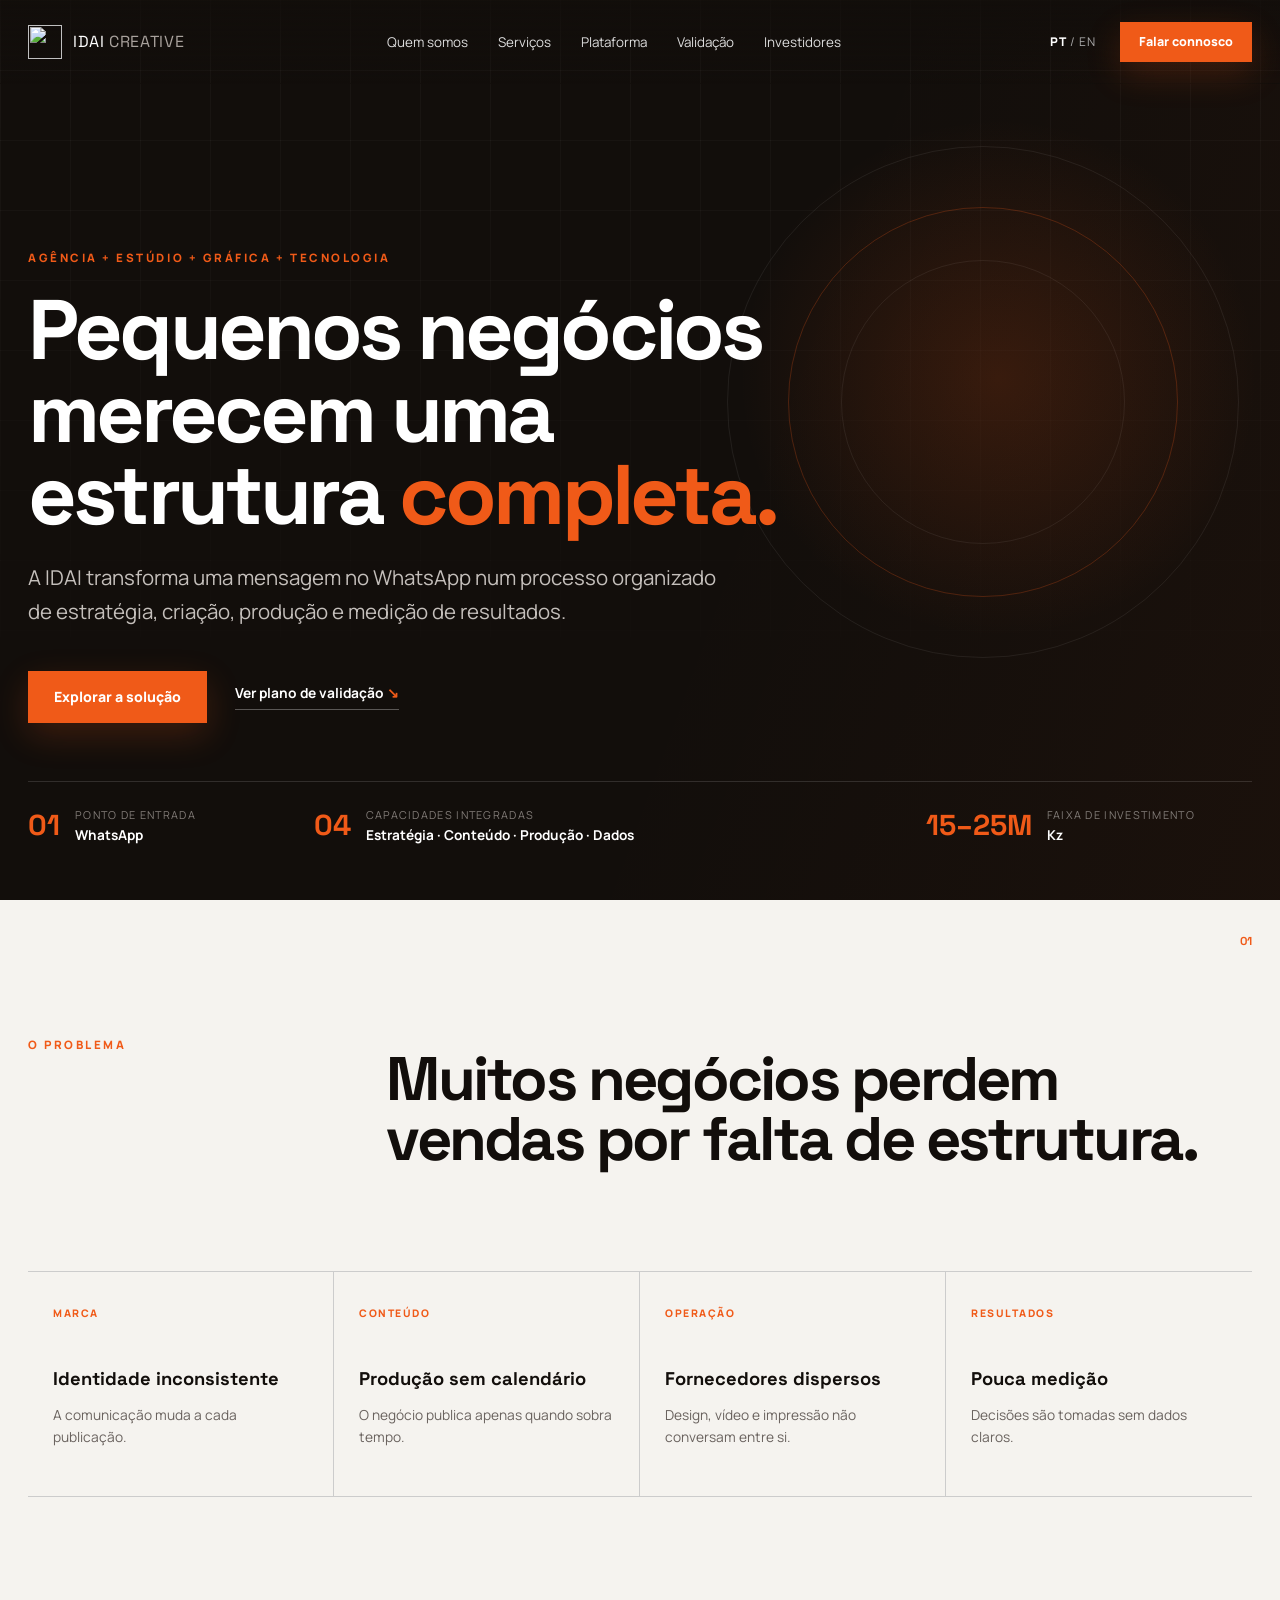
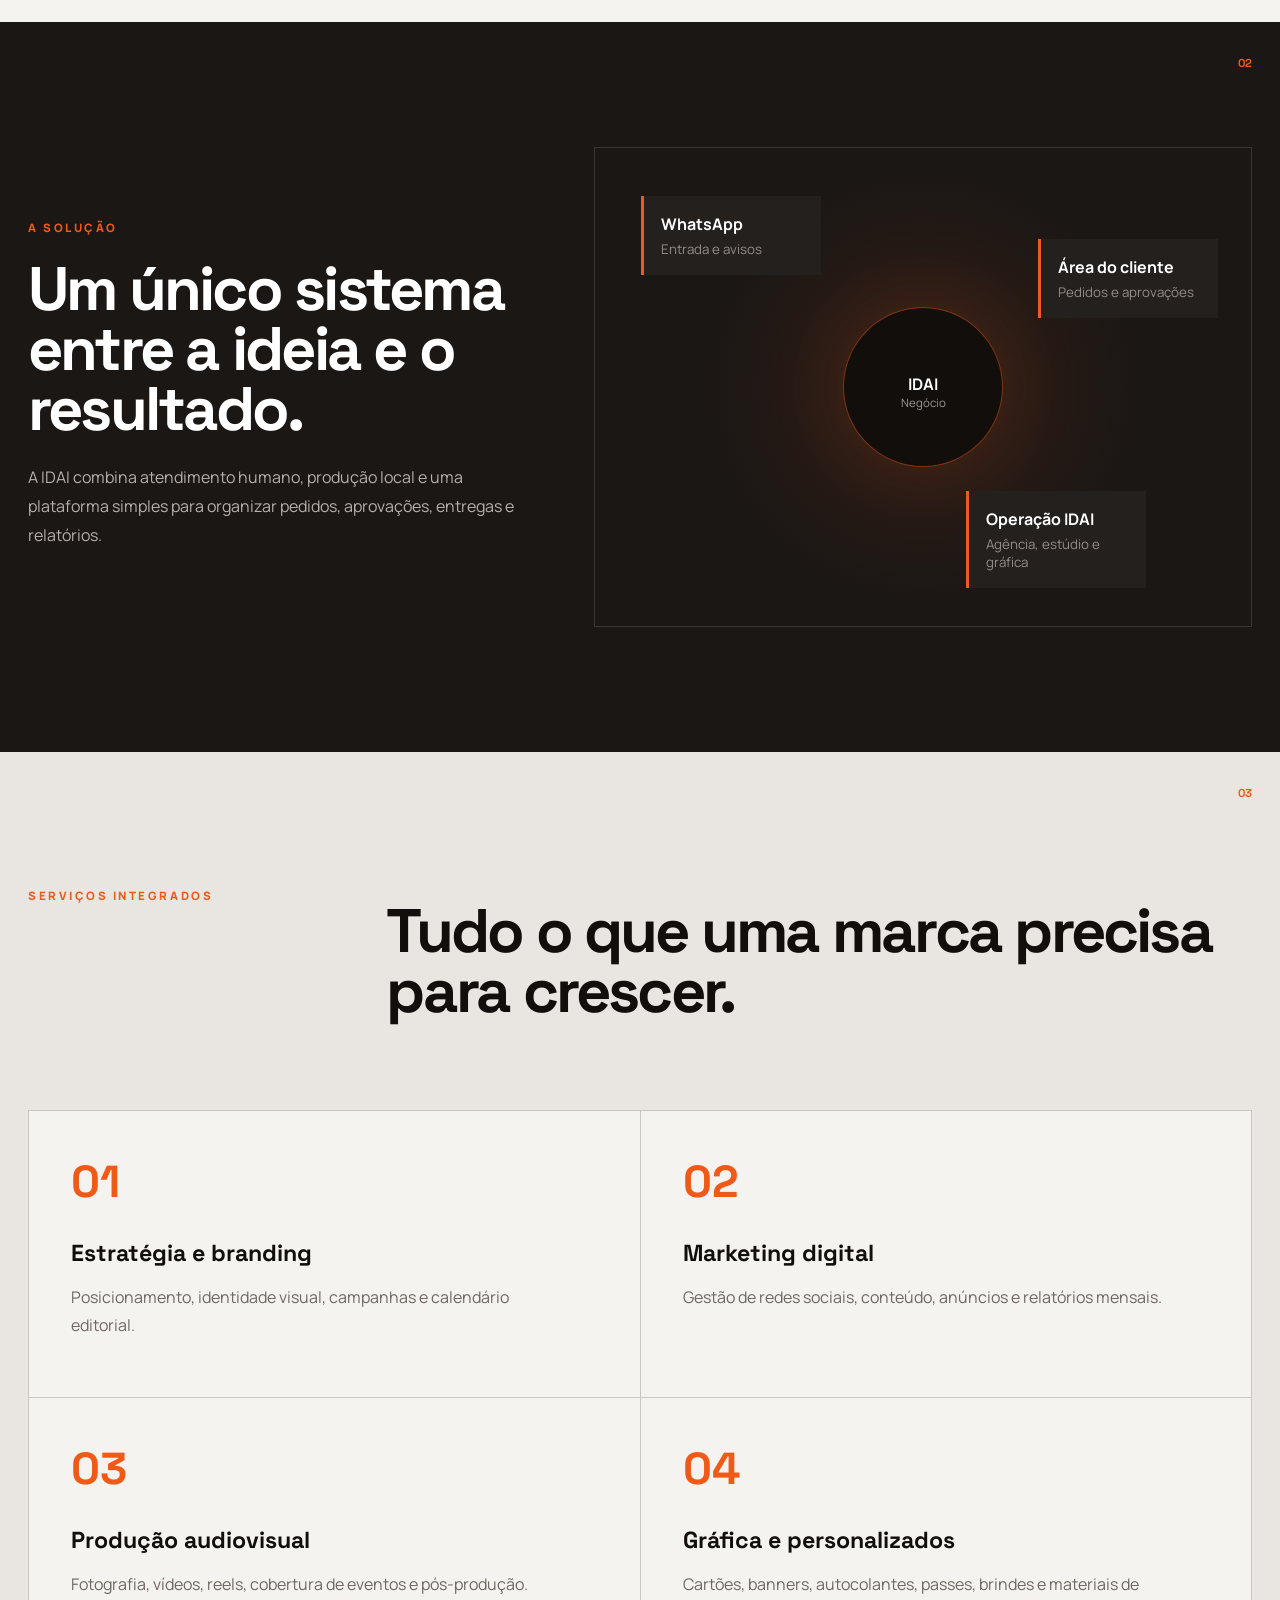
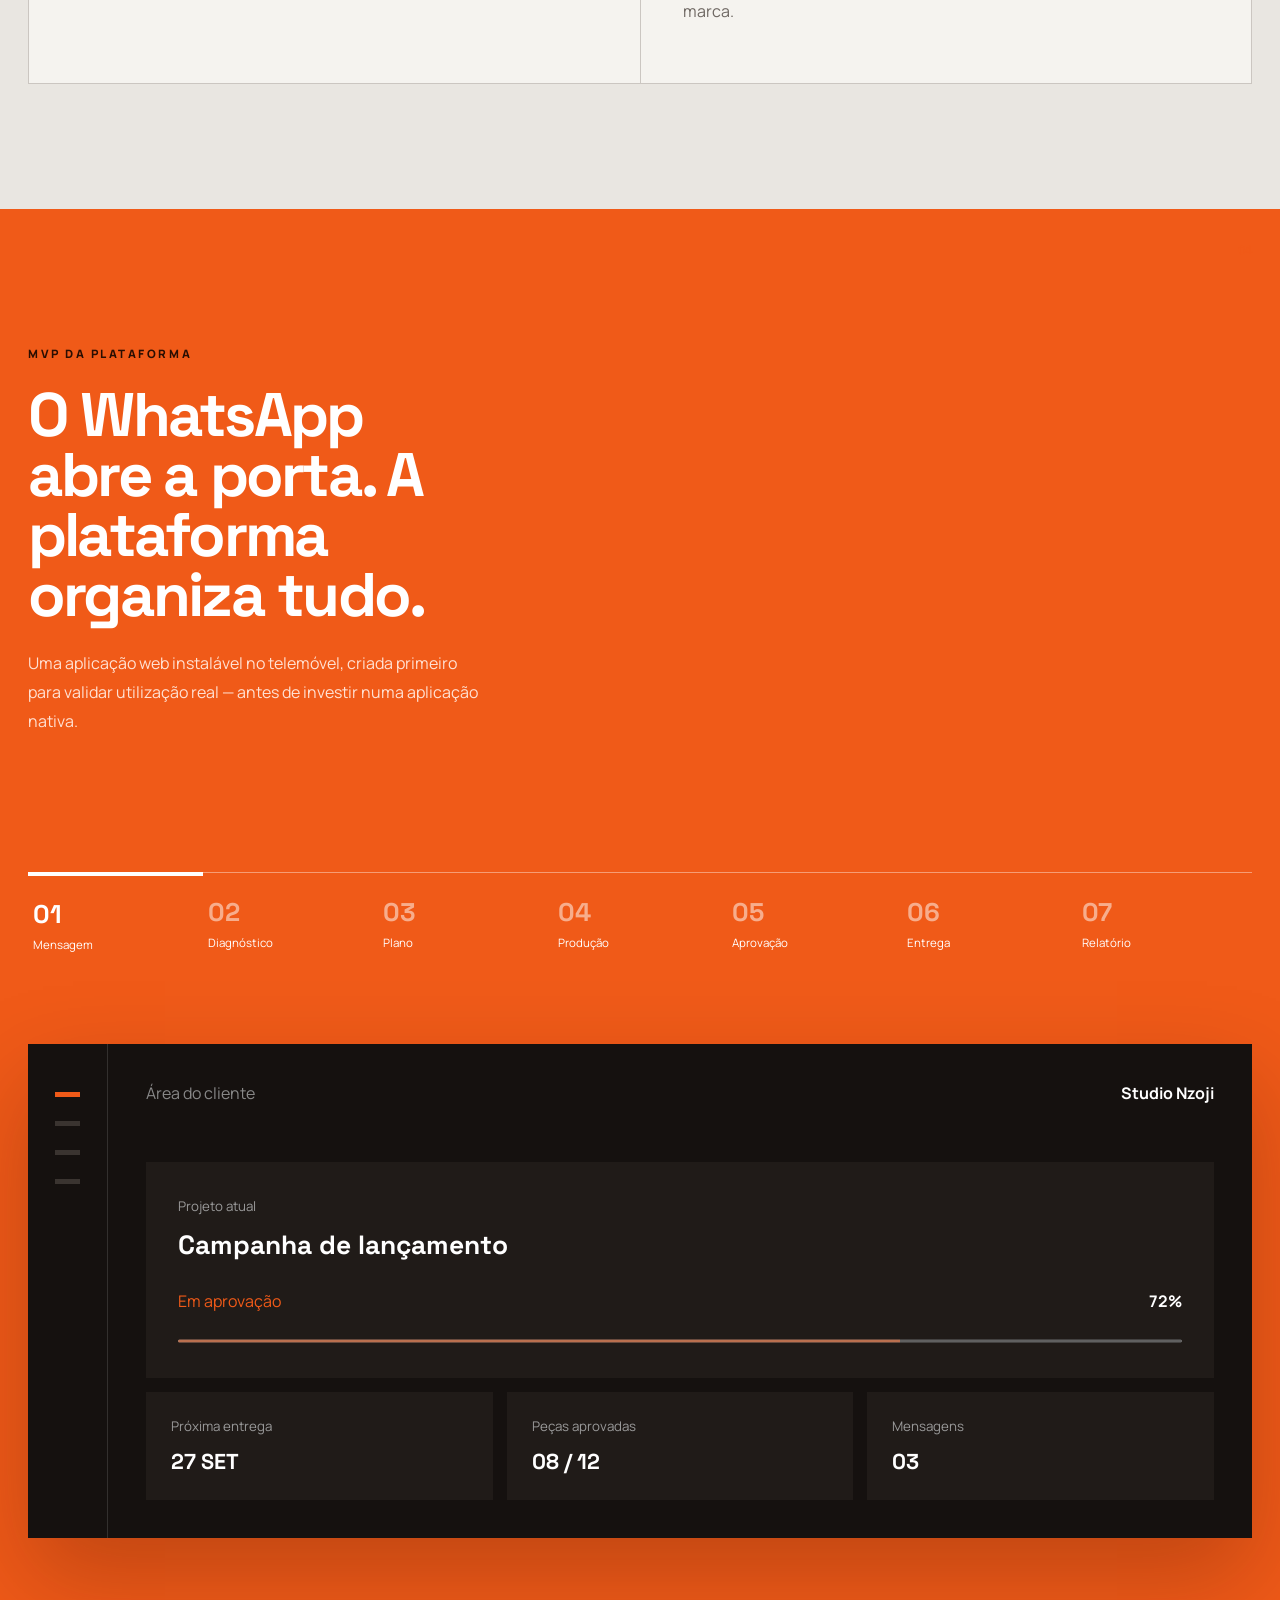
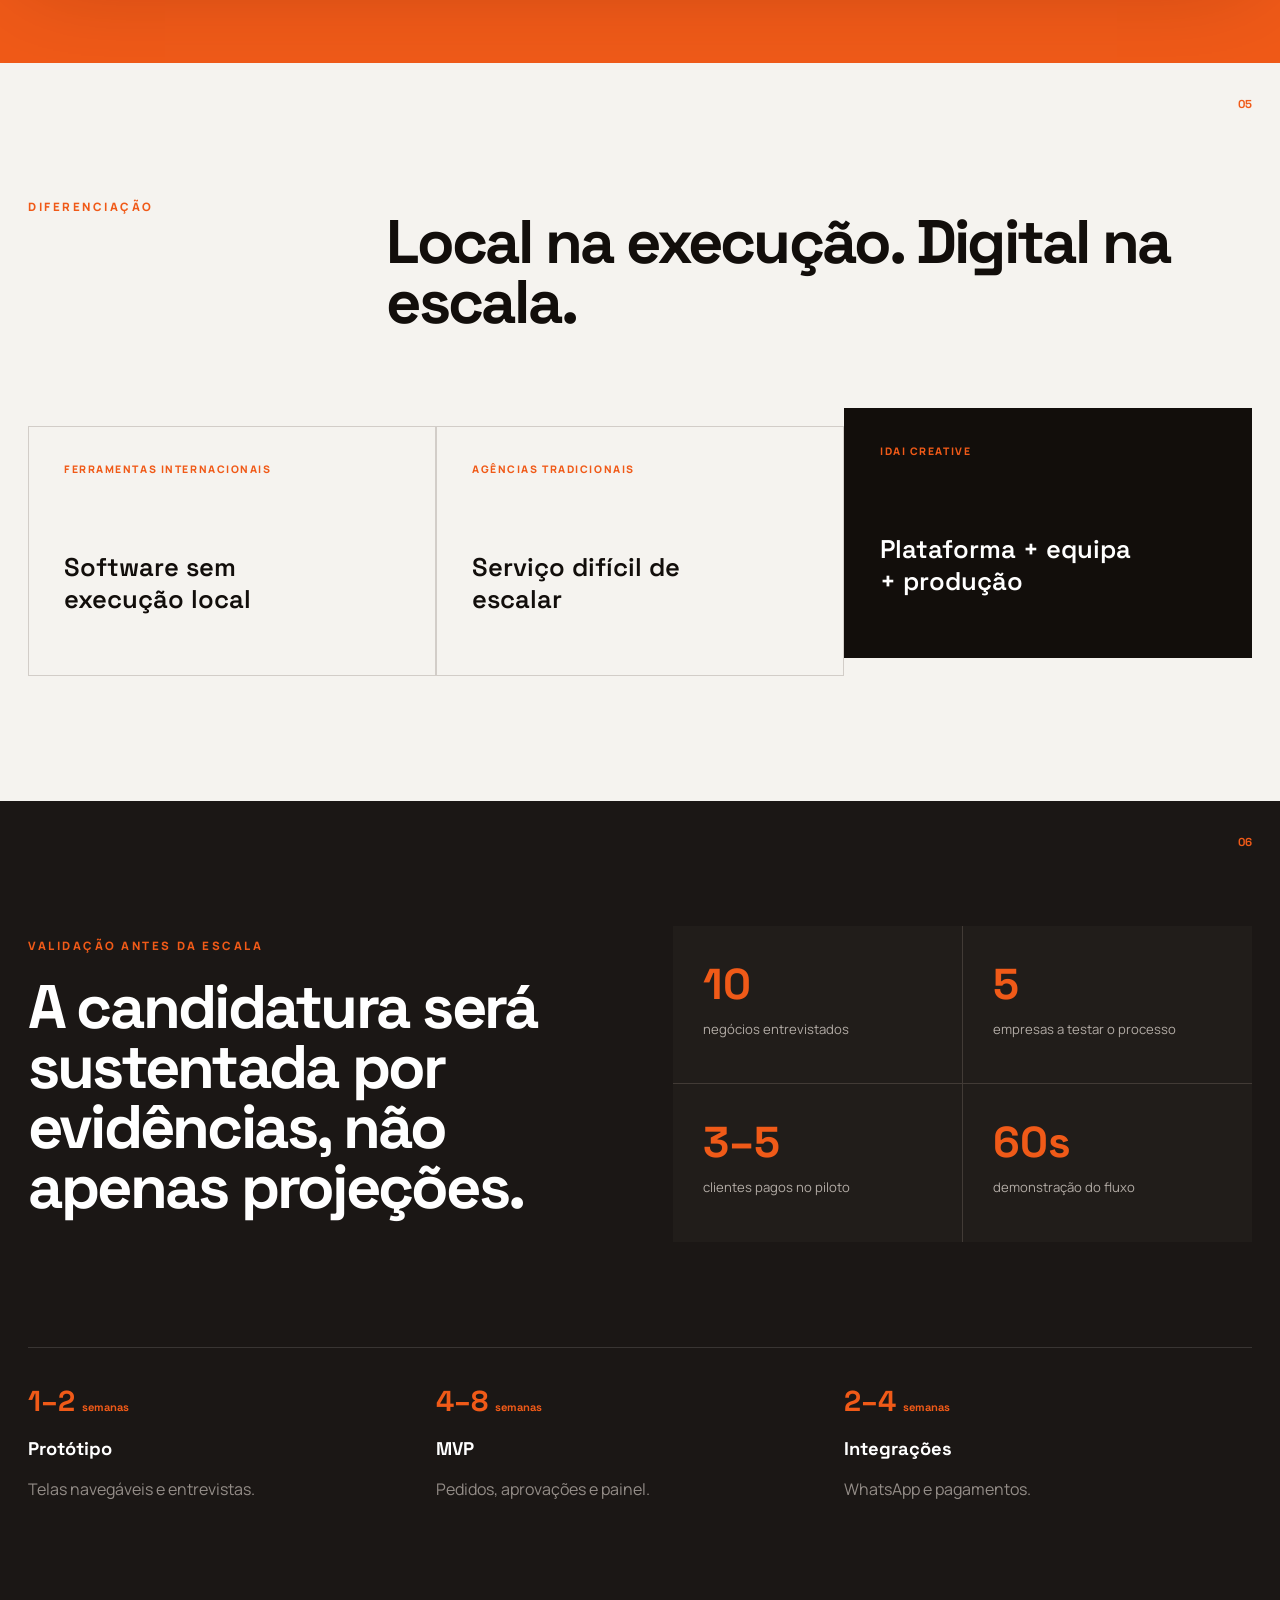
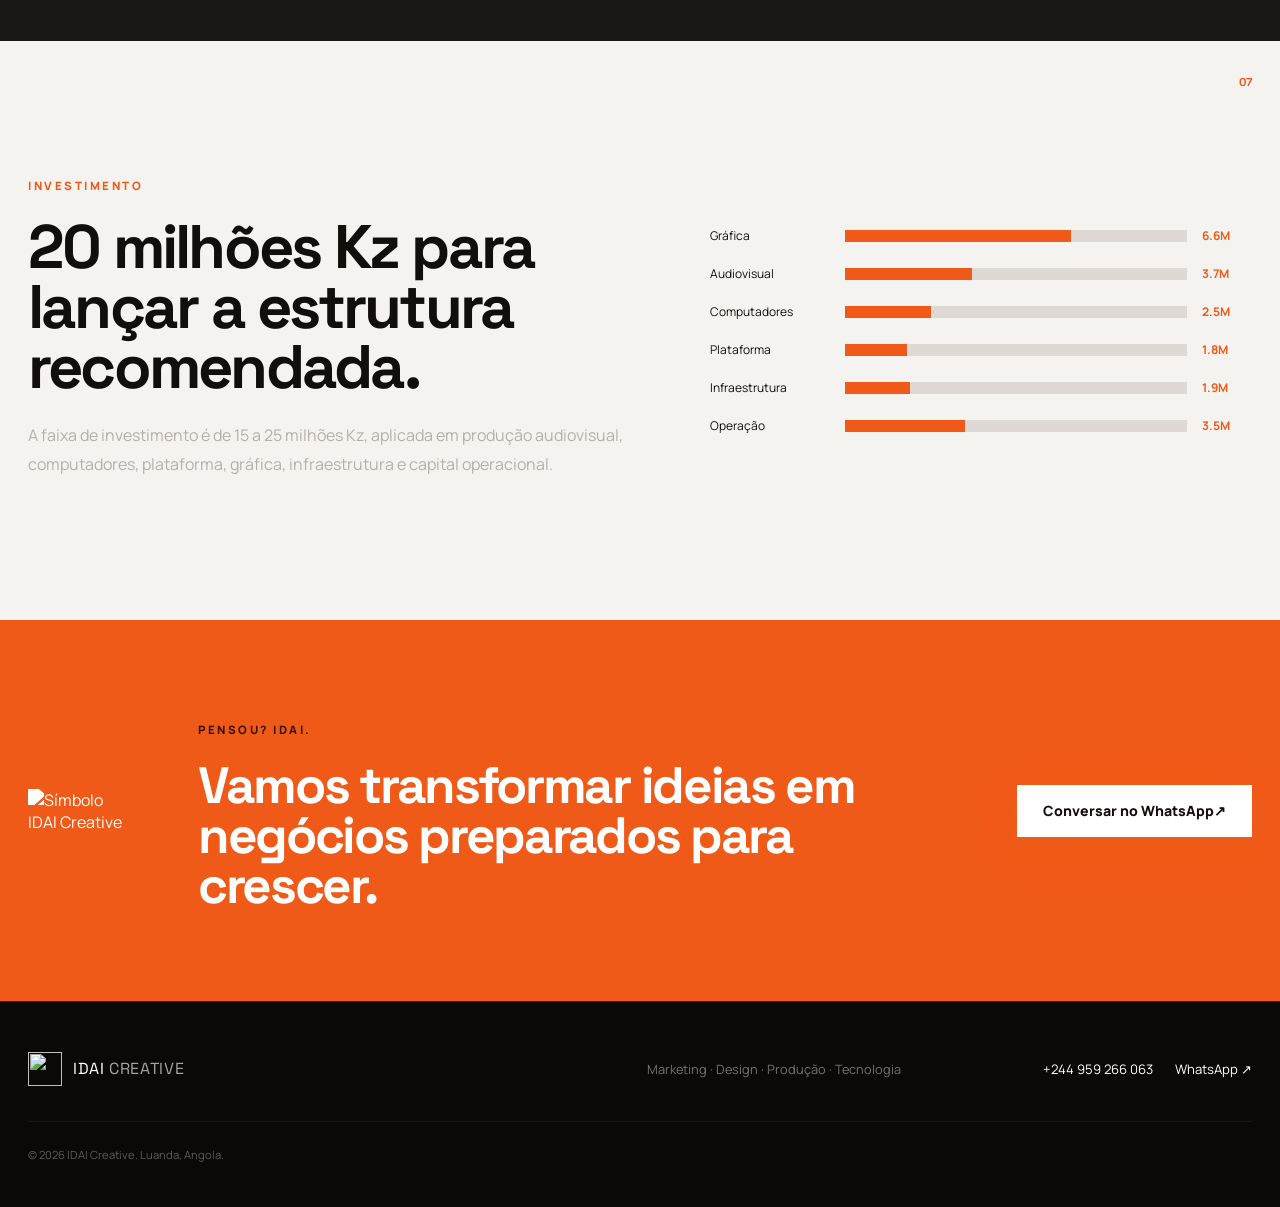
==== index.html @ 25e93363 "publicação inicial do website do IDAI Creative" ====
<!doctype html>
<html lang="pt-AO">
<head>
  <meta charset="utf-8">
  <meta name="viewport" content="width=device-width, initial-scale=1">
  <meta name="theme-color" content="#120e0b">
  <meta name="description" content="IDAI Creative: marketing, produção, gráfica e tecnologia num único sistema para pequenos negócios.">
  <title>IDAI Creative — Tecnologia para pequenos negócios</title>
  <link rel="icon" type="image/svg+xml" href="data:image/svg+xml,%3Csvg xmlns='http://www.w3.org/2000/svg' viewBox='0 0 64 64'%3E%3Cpath d='M32 8 55 49H9L32 8Z' fill='none' stroke='%23f05a18' stroke-width='7'/%3E%3Cpath d='M18 46h28' stroke='%23f05a18' stroke-width='7'/%3E%3C/svg%3E">
  <link rel="preconnect" href="https://fonts.googleapis.com">
  <link rel="preconnect" href="https://fonts.gstatic.com" crossorigin>
  <link href="https://fonts.googleapis.com/css2?family=Manrope:wght@400;500;600;700;800&family=Space+Grotesk:wght@500;600;700&display=swap" rel="stylesheet">
  <link rel="stylesheet" href="styles.css">
</head>
<body>
  <div class="loader" aria-hidden="true">
    <div class="loader-glow"></div>
    <img src="assets/idai-triangle.png" alt="" class="loader-logo">
    <p>IDAI CREATIVE</p>
  </div>

  <header class="site-header">
    <a class="brand" href="#inicio" aria-label="IDAI Creative — início">
      <img src="assets/idai-triangle.png" alt="">
      <span>IDAI <strong>CREATIVE</strong></span>
    </a>
    <nav aria-label="Navegação principal">
      <a href="sobre.html" data-pt="Quem somos" data-en="About">Quem somos</a>
      <a href="servicos.html" data-pt="Serviços" data-en="Services">Serviços</a>
      <a href="plataforma.html" data-pt="Plataforma" data-en="Platform">Plataforma</a>
      <a href="validacao.html" data-pt="Validação" data-en="Validation">Validação</a>
      <a href="investidores.html" data-pt="Investidores" data-en="Investors">Investidores</a>
    </nav>
    <div class="header-actions">
      <button class="lang-switch" type="button" aria-label="Mudar idioma"><span>PT</span> / EN</button>
      <a class="button button-small" href="contacto.html" data-pt="Falar connosco" data-en="Talk to us">Falar connosco</a>
    </div>
    <button class="menu-toggle" type="button" aria-label="Abrir menu" aria-expanded="false"><span></span><span></span></button>
  </header>

  <main>
    <section class="hero" id="inicio">
      <div class="hero-grid" aria-hidden="true"></div>
      <div class="hero-orbit" aria-hidden="true"><img src="assets/idai-triangle.png" alt=""></div>
      <div class="hero-copy reveal">
        <p class="eyebrow" data-pt="AGÊNCIA + ESTÚDIO + GRÁFICA + TECNOLOGIA" data-en="AGENCY + STUDIO + PRINT + TECHNOLOGY">AGÊNCIA + ESTÚDIO + GRÁFICA + TECNOLOGIA</p>
        <h1 data-pt="Pequenos negócios merecem uma estrutura <em>completa.</em>" data-en="Small businesses deserve a <em>complete</em> growth system.">Pequenos negócios merecem uma estrutura <em>completa.</em></h1>
        <p class="hero-lead" data-pt="A IDAI transforma uma mensagem no WhatsApp num processo organizado de estratégia, criação, produção e medição de resultados." data-en="IDAI turns a WhatsApp message into an organized process for strategy, creation, production and measurable results.">A IDAI transforma uma mensagem no WhatsApp num processo organizado de estratégia, criação, produção e medição de resultados.</p>
        <div class="hero-actions">
          <a class="button" href="#plataforma" data-pt="Explorar a solução" data-en="Explore the solution">Explorar a solução</a>
          <a class="text-link" href="#evidencias" data-pt="Ver plano de validação" data-en="See validation plan">Ver plano de validação <span>↘</span></a>
        </div>
      </div>
      <div class="hero-proof reveal">
        <div><strong>01</strong><span data-pt="ponto de entrada" data-en="entry point">ponto de entrada</span><b>WhatsApp</b></div>
        <div><strong>04</strong><span data-pt="capacidades integradas" data-en="integrated capabilities">capacidades integradas</span><b data-pt="Estratégia · Conteúdo · Produção · Dados" data-en="Strategy · Content · Production · Data">Estratégia · Conteúdo · Produção · Dados</b></div>
        <div><strong>15–25M</strong><span data-pt="faixa de investimento" data-en="investment range">faixa de investimento</span><b>Kz</b></div>
      </div>
    </section>

    <section class="problem section" id="solucao">
      <div class="section-number">01</div>
      <div class="section-heading reveal">
        <p class="eyebrow" data-pt="O PROBLEMA" data-en="THE PROBLEM">O PROBLEMA</p>
        <h2 data-pt="Muitos negócios perdem vendas por falta de estrutura." data-en="Many businesses lose sales because they lack structure.">Muitos negócios perdem vendas por falta de estrutura.</h2>
      </div>
      <div class="problem-list reveal">
        <article><span>Marca</span><h3 data-pt="Identidade inconsistente" data-en="Inconsistent identity">Identidade inconsistente</h3><p data-pt="A comunicação muda a cada publicação." data-en="Communication changes from one post to the next.">A comunicação muda a cada publicação.</p></article>
        <article><span>Conteúdo</span><h3 data-pt="Produção sem calendário" data-en="No content calendar">Produção sem calendário</h3><p data-pt="O negócio publica apenas quando sobra tempo." data-en="Businesses publish only when time allows.">O negócio publica apenas quando sobra tempo.</p></article>
        <article><span>Operação</span><h3 data-pt="Fornecedores dispersos" data-en="Scattered suppliers">Fornecedores dispersos</h3><p data-pt="Design, vídeo e impressão não conversam entre si." data-en="Design, video and print operate in isolation.">Design, vídeo e impressão não conversam entre si.</p></article>
        <article><span>Resultados</span><h3 data-pt="Pouca medição" data-en="Little measurement">Pouca medição</h3><p data-pt="Decisões são tomadas sem dados claros." data-en="Decisions are made without clear data.">Decisões são tomadas sem dados claros.</p></article>
      </div>
    </section>

    <section class="solution section section-dark">
      <div class="section-number">02</div>
      <div class="solution-copy reveal">
        <p class="eyebrow" data-pt="A SOLUÇÃO" data-en="THE SOLUTION">A SOLUÇÃO</p>
        <h2 data-pt="Um único sistema entre a ideia e o resultado." data-en="One system from idea to result.">Um único sistema entre a ideia e o resultado.</h2>
        <p data-pt="A IDAI combina atendimento humano, produção local e uma plataforma simples para organizar pedidos, aprovações, entregas e relatórios." data-en="IDAI combines human service, local production and a simple platform to organize requests, approvals, deliveries and reports.">A IDAI combina atendimento humano, produção local e uma plataforma simples para organizar pedidos, aprovações, entregas e relatórios.</p>
      </div>
      <div class="solution-diagram reveal" aria-label="Fluxo da solução">
        <div class="core"><img src="assets/idai-triangle.png" alt=""><strong>IDAI</strong><span>Negócio</span></div>
        <div class="satellite s1"><b>WhatsApp</b><small data-pt="Entrada e avisos" data-en="Entry and alerts">Entrada e avisos</small></div>
        <div class="satellite s2"><b data-pt="Área do cliente" data-en="Client portal">Área do cliente</b><small data-pt="Pedidos e aprovações" data-en="Requests and approvals">Pedidos e aprovações</small></div>
        <div class="satellite s3"><b data-pt="Operação IDAI" data-en="IDAI operations">Operação IDAI</b><small data-pt="Agência, estúdio e gráfica" data-en="Agency, studio and print">Agência, estúdio e gráfica</small></div>
      </div>
    </section>

    <section class="services section" id="servicos">
      <div class="section-number">03</div>
      <div class="section-heading reveal">
        <p class="eyebrow" data-pt="SERVIÇOS INTEGRADOS" data-en="INTEGRATED SERVICES">SERVIÇOS INTEGRADOS</p>
        <h2 data-pt="Tudo o que uma marca precisa para crescer." data-en="Everything a brand needs to grow.">Tudo o que uma marca precisa para crescer.</h2>
      </div>
      <div class="service-grid">
        <article class="service-card reveal"><span>01</span><h3 data-pt="Estratégia e branding" data-en="Strategy and branding">Estratégia e branding</h3><p data-pt="Posicionamento, identidade visual, campanhas e calendário editorial." data-en="Positioning, visual identity, campaigns and editorial calendars.">Posicionamento, identidade visual, campanhas e calendário editorial.</p></article>
        <article class="service-card reveal"><span>02</span><h3 data-pt="Marketing digital" data-en="Digital marketing">Marketing digital</h3><p data-pt="Gestão de redes sociais, conteúdo, anúncios e relatórios mensais." data-en="Social media, content, paid campaigns and monthly reporting.">Gestão de redes sociais, conteúdo, anúncios e relatórios mensais.</p></article>
        <article class="service-card reveal"><span>03</span><h3 data-pt="Produção audiovisual" data-en="Audiovisual production">Produção audiovisual</h3><p data-pt="Fotografia, vídeos, reels, cobertura de eventos e pós-produção." data-en="Photography, video, reels, event coverage and post-production.">Fotografia, vídeos, reels, cobertura de eventos e pós-produção.</p></article>
        <article class="service-card reveal"><span>04</span><h3 data-pt="Gráfica e personalizados" data-en="Print and merchandise">Gráfica e personalizados</h3><p data-pt="Cartões, banners, autocolantes, passes, brindes e materiais de marca." data-en="Cards, banners, stickers, passes, merchandise and branded materials.">Cartões, banners, autocolantes, passes, brindes e materiais de marca.</p></article>
      </div>
    </section>

    <section class="platform section section-orange" id="plataforma">
      <div class="section-number">04</div>
      <div class="platform-copy reveal">
        <p class="eyebrow" data-pt="MVP DA PLATAFORMA" data-en="PLATFORM MVP">MVP DA PLATAFORMA</p>
        <h2 data-pt="O WhatsApp abre a porta. A plataforma organiza tudo." data-en="WhatsApp opens the door. The platform organizes everything.">O WhatsApp abre a porta. A plataforma organiza tudo.</h2>
        <p data-pt="Uma aplicação web instalável no telemóvel, criada primeiro para validar utilização real — antes de investir numa aplicação nativa." data-en="An installable mobile web app, built first to validate real usage before investing in a native application.">Uma aplicação web instalável no telemóvel, criada primeiro para validar utilização real — antes de investir numa aplicação nativa.</p>
      </div>
      <div class="flow reveal">
        <button class="flow-step active" data-step="1"><b>01</b><span data-pt="Mensagem" data-en="Message">Mensagem</span></button>
        <button class="flow-step" data-step="2"><b>02</b><span data-pt="Diagnóstico" data-en="Diagnosis">Diagnóstico</span></button>
        <button class="flow-step" data-step="3"><b>03</b><span data-pt="Plano" data-en="Plan">Plano</span></button>
        <button class="flow-step" data-step="4"><b>04</b><span data-pt="Produção" data-en="Production">Produção</span></button>
        <button class="flow-step" data-step="5"><b>05</b><span data-pt="Aprovação" data-en="Approval">Aprovação</span></button>
        <button class="flow-step" data-step="6"><b>06</b><span data-pt="Entrega" data-en="Delivery">Entrega</span></button>
        <button class="flow-step" data-step="7"><b>07</b><span data-pt="Relatório" data-en="Report">Relatório</span></button>
      </div>
      <div class="demo-card reveal">
        <div class="demo-sidebar"><img src="assets/idai-triangle.png" alt=""><i></i><i></i><i></i><i></i></div>
        <div class="demo-main">
          <div class="demo-top"><span data-pt="Área do cliente" data-en="Client portal">Área do cliente</span><b>Studio Nzoji</b></div>
          <div class="demo-status"><small data-pt="Projeto atual" data-en="Current project">Projeto atual</small><h3 data-pt="Campanha de lançamento" data-en="Launch campaign">Campanha de lançamento</h3><div><span data-pt="Em aprovação" data-en="Under review">Em aprovação</span><strong>72%</strong></div><progress max="100" value="72">72%</progress></div>
          <div class="demo-panels"><div><small data-pt="Próxima entrega" data-en="Next delivery">Próxima entrega</small><b>27 SET</b></div><div><small data-pt="Peças aprovadas" data-en="Approved assets">Peças aprovadas</small><b>08 / 12</b></div><div><small data-pt="Mensagens" data-en="Messages">Mensagens</small><b>03</b></div></div>
        </div>
      </div>
    </section>

    <section class="difference section">
      <div class="section-number">05</div>
      <div class="section-heading reveal"><p class="eyebrow" data-pt="DIFERENCIAÇÃO" data-en="DIFFERENTIATION">DIFERENCIAÇÃO</p><h2 data-pt="Local na execução. Digital na escala." data-en="Local in execution. Digital at scale.">Local na execução. Digital na escala.</h2></div>
      <div class="comparison reveal">
        <div><span data-pt="Ferramentas internacionais" data-en="International tools">Ferramentas internacionais</span><h3 data-pt="Software sem execução local" data-en="Software without local execution">Software sem execução local</h3></div>
        <div><span data-pt="Agências tradicionais" data-en="Traditional agencies">Agências tradicionais</span><h3 data-pt="Serviço difícil de escalar" data-en="Service that is hard to scale">Serviço difícil de escalar</h3></div>
        <div class="highlight"><span>IDAI Creative</span><h3 data-pt="Plataforma + equipa + produção" data-en="Platform + team + production">Plataforma + equipa + produção</h3></div>
      </div>
    </section>

    <section class="validation section section-dark" id="evidencias">
      <div class="section-number">06</div>
      <div class="validation-copy reveal">
        <p class="eyebrow" data-pt="VALIDAÇÃO ANTES DA ESCALA" data-en="VALIDATE BEFORE SCALING">VALIDAÇÃO ANTES DA ESCALA</p>
        <h2 data-pt="A candidatura será sustentada por evidências, não apenas projeções." data-en="The application will be supported by evidence, not projections alone.">A candidatura será sustentada por evidências, não apenas projeções.</h2>
      </div>
      <div class="validation-grid reveal">
        <article><b>10</b><span data-pt="negócios entrevistados" data-en="businesses interviewed">negócios entrevistados</span></article>
        <article><b>5</b><span data-pt="empresas a testar o processo" data-en="companies testing the process">empresas a testar o processo</span></article>
        <article><b>3–5</b><span data-pt="clientes pagos no piloto" data-en="paid pilot clients">clientes pagos no piloto</span></article>
        <article><b>60s</b><span data-pt="demonstração do fluxo" data-en="product flow demo">demonstração do fluxo</span></article>
      </div>
      <div class="roadmap reveal">
        <div><span>1–2 <small data-pt="semanas" data-en="weeks">semanas</small></span><h3 data-pt="Protótipo" data-en="Prototype">Protótipo</h3><p data-pt="Telas navegáveis e entrevistas." data-en="Clickable screens and interviews.">Telas navegáveis e entrevistas.</p></div>
        <div><span>4–8 <small data-pt="semanas" data-en="weeks">semanas</small></span><h3>MVP</h3><p data-pt="Pedidos, aprovações e painel." data-en="Requests, approvals and dashboard.">Pedidos, aprovações e painel.</p></div>
        <div><span>2–4 <small data-pt="semanas" data-en="weeks">semanas</small></span><h3 data-pt="Integrações" data-en="Integrations">Integrações</h3><p data-pt="WhatsApp e pagamentos." data-en="WhatsApp and payments.">WhatsApp e pagamentos.</p></div>
      </div>
    </section>

    <section class="investment section">
      <div class="section-number">07</div>
      <div class="investment-copy reveal"><p class="eyebrow" data-pt="INVESTIMENTO" data-en="INVESTMENT">INVESTIMENTO</p><h2 data-pt="20 milhões Kz para lançar a estrutura recomendada." data-en="20 million Kz to launch the recommended structure.">20 milhões Kz para lançar a estrutura recomendada.</h2><p data-pt="A faixa de investimento é de 15 a 25 milhões Kz, aplicada em produção audiovisual, computadores, plataforma, gráfica, infraestrutura e capital operacional." data-en="The investment range is 15 to 25 million Kz, allocated to audiovisual production, computers, platform, print, infrastructure and working capital.">A faixa de investimento é de 15 a 25 milhões Kz, aplicada em produção audiovisual, computadores, plataforma, gráfica, infraestrutura e capital operacional.</p></div>
      <div class="funds reveal" aria-label="Aplicação do investimento">
        <div><span data-pt="Gráfica" data-en="Print">Gráfica</span><i style="--w:66%"></i><b>6.6M</b></div>
        <div><span data-pt="Audiovisual" data-en="Audiovisual">Audiovisual</span><i style="--w:37%"></i><b>3.7M</b></div>
        <div><span data-pt="Computadores" data-en="Computers">Computadores</span><i style="--w:25%"></i><b>2.5M</b></div>
        <div><span data-pt="Plataforma" data-en="Platform">Plataforma</span><i style="--w:18%"></i><b>1.8M</b></div>
        <div><span data-pt="Infraestrutura" data-en="Infrastructure">Infraestrutura</span><i style="--w:19%"></i><b>1.9M</b></div>
        <div><span data-pt="Operação" data-en="Operations">Operação</span><i style="--w:35%"></i><b>3.5M</b></div>
      </div>
    </section>

    <section class="cta section">
      <img src="assets/idai-triangle.png" alt="Símbolo IDAI Creative" class="cta-logo reveal">
      <div class="reveal"><p class="eyebrow" data-pt="PENSOU? IDAI." data-en="THINK IT. IDAI BUILDS IT.">PENSOU? IDAI.</p><h2 data-pt="Vamos transformar ideias em negócios preparados para crescer." data-en="Let’s turn ideas into businesses ready to grow.">Vamos transformar ideias em negócios preparados para crescer.</h2></div>
      <a class="button button-light reveal" href="https://wa.me/244959266063?text=Ol%C3%A1%20IDAI%20Creative%2C%20quero%20falar%20sobre%20a%20plataforma." target="_blank" rel="noopener"><span data-pt="Conversar no WhatsApp" data-en="Chat on WhatsApp">Conversar no WhatsApp</span> ↗</a>
    </section>
  </main>

  <footer>
    <a class="brand" href="#inicio"><img src="assets/idai-triangle.png" alt=""><span>IDAI <strong>CREATIVE</strong></span></a>
    <p>Marketing · Design · Produção · Tecnologia</p>
    <div><a href="tel:+244959266063">+244 959 266 063</a><a href="https://wa.me/244959266063" target="_blank" rel="noopener">WhatsApp ↗</a></div>
    <small>© <span id="year"></span> IDAI Creative. Luanda, Angola.</small>
  </footer>
  <script src="script.js"></script>
</body>
</html>
---- styles.css ----
:root{--orange:#f05a18;--orange2:#ff7438;--ink:#120e0b;--coal:#1b1715;--paper:#f5f3ef;--white:#fff;--muted:#a9a29d;--line:rgba(255,255,255,.13);--max:1240px}*{box-sizing:border-box}html{scroll-behavior:smooth}body{margin:0;background:var(--ink);color:var(--white);font-family:Manrope,Arial,sans-serif;overflow-x:hidden}body.loading{overflow:hidden}a{color:inherit;text-decoration:none}button{font:inherit}.loader{position:fixed;inset:0;z-index:1000;display:grid;place-items:center;background:#090706;transition:opacity .75s ease,visibility .75s}.loader.hidden{opacity:0;visibility:hidden}.loader-logo{width:110px;filter:drop-shadow(0 0 0 transparent);animation:pulse 1.6s ease-in-out both}.loader-glow{position:absolute;width:2px;height:2px;border-radius:50%;box-shadow:0 0 160px 95px rgba(240,90,24,.68);animation:lightup 1.6s ease-out both}.loader p{position:absolute;margin-top:190px;letter-spacing:.45em;font-size:.72rem;font-weight:800;opacity:0;animation:copyin .5s 1s forwards}@keyframes pulse{0%{opacity:0;transform:scale(.78) rotate(-7deg);filter:drop-shadow(0 0 0 rgba(240,90,24,0))}55%{opacity:1;transform:scale(1.07);filter:drop-shadow(0 0 24px rgba(240,90,24,.95))}100%{transform:scale(1);filter:drop-shadow(0 0 10px rgba(240,90,24,.25))}}@keyframes lightup{0%{opacity:0}45%{opacity:1}100%{opacity:.25;box-shadow:0 0 260px 140px rgba(240,90,24,.22)}}@keyframes copyin{to{opacity:.8}}.site-header{height:84px;position:fixed;z-index:50;top:0;left:0;right:0;display:flex;align-items:center;justify-content:space-between;padding:0 max(28px,calc((100vw - var(--max))/2));border-bottom:1px solid transparent;transition:.3s;background:linear-gradient(to bottom,rgba(18,14,11,.8),transparent)}.site-header.scrolled{height:70px;background:rgba(18,14,11,.92);backdrop-filter:blur(18px);border-color:var(--line)}.brand{display:flex;align-items:center;gap:11px;font-family:'Space Grotesk';letter-spacing:.04em}.brand img{width:34px;height:34px;object-fit:contain}.brand strong{font-weight:400;color:var(--muted)}nav{display:flex;gap:30px}nav a{font-size:.84rem;color:#ddd;transition:.2s}nav a:hover{color:var(--orange)}.header-actions{display:flex;align-items:center;gap:18px}.lang-switch{border:0;background:transparent;color:#aaa;cursor:pointer;font-size:.75rem;letter-spacing:.08em}.lang-switch span{color:#fff;font-weight:800}.button{display:inline-flex;align-items:center;justify-content:center;min-height:52px;padding:0 25px;border:1px solid var(--orange);background:var(--orange);color:#fff;font-weight:800;font-size:.88rem;transition:.25s;box-shadow:0 12px 35px rgba(240,90,24,.2)}.button:hover{background:#ff6a28;transform:translateY(-2px);box-shadow:0 16px 45px rgba(240,90,24,.3)}.button-small{min-height:40px;padding:0 18px;font-size:.78rem}.menu-toggle{display:none;background:none;border:0}.hero{position:relative;min-height:900px;height:100svh;padding:180px max(28px,calc((100vw - var(--max))/2)) 56px;display:grid;grid-template-columns:1.35fr .65fr;grid-template-rows:1fr auto;overflow:hidden}.hero:after{content:"";position:absolute;inset:0;background:radial-gradient(circle at 78% 42%,rgba(240,90,24,.16),transparent 23%),linear-gradient(110deg,transparent 56%,rgba(240,90,24,.04));pointer-events:none}.hero-grid{position:absolute;inset:0;background-image:linear-gradient(rgba(255,255,255,.035) 1px,transparent 1px),linear-gradient(90deg,rgba(255,255,255,.035) 1px,transparent 1px);background-size:70px 70px;mask-image:linear-gradient(to bottom,black,transparent 85%)}.hero-orbit{position:absolute;right:8%;top:23%;width:390px;height:390px;border:1px solid rgba(240,90,24,.25);border-radius:50%;display:grid;place-items:center}.hero-orbit:before,.hero-orbit:after{content:"";position:absolute;border:1px solid rgba(255,255,255,.07);border-radius:50%}.hero-orbit:before{inset:52px}.hero-orbit:after{inset:-62px}.hero-orbit img{width:128px;filter:drop-shadow(0 0 25px rgba(240,90,24,.35));animation:float 5s ease-in-out infinite}@keyframes float{50%{transform:translateY(-14px)}}.hero-copy{position:relative;z-index:2;align-self:center;max-width:810px}.eyebrow{font-size:.72rem;font-weight:800;letter-spacing:.22em;color:var(--orange);text-transform:uppercase}.hero h1,.section h2{font-family:'Space Grotesk';letter-spacing:-.045em;line-height:.98;margin:24px 0}.hero h1{font-size:clamp(3.4rem,6.6vw,6.25rem)}em{font-style:normal;color:var(--orange)}.hero-lead{font-size:clamp(1.04rem,1.6vw,1.3rem);line-height:1.65;max-width:690px;color:#c4bfbb}.hero-actions{display:flex;align-items:center;gap:28px;margin-top:42px}.text-link{font-size:.86rem;font-weight:700;border-bottom:1px solid rgba(255,255,255,.3);padding-bottom:7px}.text-link span{color:var(--orange)}.hero-proof{grid-column:1/-1;position:relative;z-index:3;border-top:1px solid var(--line);display:grid;grid-template-columns:.7fr 1.5fr .8fr;padding-top:25px}.hero-proof div{display:grid;grid-template-columns:auto 1fr;column-gap:15px;padding-right:30px}.hero-proof strong{font-family:'Space Grotesk';font-size:1.8rem;color:var(--orange);grid-row:1/3}.hero-proof span{font-size:.68rem;text-transform:uppercase;letter-spacing:.12em;color:#827c78}.hero-proof b{font-size:.85rem;margin-top:4px}.section{position:relative;padding:125px max(28px,calc((100vw - var(--max))/2));background:var(--paper);color:var(--ink)}.section-number{position:absolute;top:34px;right:max(28px,calc((100vw - var(--max))/2));font:700 .72rem 'Space Grotesk';color:var(--orange)}.section-heading{display:grid;grid-template-columns:.55fr 1.45fr;align-items:start;gap:30px}.section h2{font-size:clamp(2.4rem,4.8vw,5rem);max-width:930px}.problem-list{display:grid;grid-template-columns:repeat(4,1fr);margin-top:78px;border-top:1px solid #ccc;border-bottom:1px solid #ccc}.problem-list article{padding:28px 25px 34px;border-right:1px solid #ccc}.problem-list article:last-child{border:0}.problem-list span,.comparison span{font-size:.65rem;text-transform:uppercase;letter-spacing:.15em;color:var(--orange);font-weight:800}.problem-list h3{font:700 1.15rem 'Space Grotesk';margin:45px 0 12px}.problem-list p{font-size:.86rem;line-height:1.6;color:#69625e}.section-dark{background:var(--coal);color:#fff}.solution{display:grid;grid-template-columns:.85fr 1.15fr;gap:80px;min-height:720px;align-items:center}.solution-copy>p:last-child,.platform-copy>p:last-child,.investment-copy>p:last-child{color:#b6afaa;line-height:1.8;max-width:600px}.solution-diagram{height:480px;position:relative;border:1px solid var(--line);background:radial-gradient(circle,rgba(240,90,24,.12),transparent 53%)}.core{position:absolute;left:50%;top:50%;transform:translate(-50%,-50%);width:160px;height:160px;border-radius:50%;background:#120e0b;border:1px solid rgba(240,90,24,.5);display:flex;flex-direction:column;align-items:center;justify-content:center;box-shadow:0 0 80px rgba(240,90,24,.16)}.core img{width:55px}.core strong{margin-top:10px}.core span{font-size:.72rem;color:#999}.satellite{position:absolute;width:180px;padding:17px;background:#24201e;border-left:3px solid var(--orange)}.satellite b,.satellite small{display:block}.satellite small{margin-top:5px;color:#938c87}.s1{left:7%;top:10%}.s2{right:5%;top:19%}.s3{right:16%;bottom:8%}.services{background:#e9e6e1}.service-grid{display:grid;grid-template-columns:repeat(2,1fr);gap:1px;background:#cbc6c1;margin-top:65px;border:1px solid #cbc6c1}.service-card{background:var(--paper);padding:42px;min-height:255px;transition:.3s}.service-card:hover{background:#fff;transform:translateY(-4px)}.service-card span{font:700 2.8rem 'Space Grotesk';color:var(--orange)}.service-card h3{font:700 1.45rem 'Space Grotesk';margin:28px 0 12px}.service-card p{color:#6e6762;line-height:1.7;max-width:480px}.section-orange{background:var(--orange);color:#fff}.section-orange .eyebrow{color:#2a0e02}.platform{display:grid;grid-template-columns:.8fr 1.2fr;gap:70px}.platform-copy>p:last-child{color:#ffe1d3}.flow{grid-column:1/-1;display:grid;grid-template-columns:repeat(7,1fr);margin-top:50px}.flow-step{color:#fff;background:transparent;border:0;border-top:1px solid rgba(255,255,255,.4);padding:22px 5px;text-align:left;cursor:pointer}.flow-step b,.flow-step span{display:block}.flow-step b{font:700 1.6rem 'Space Grotesk';opacity:.5}.flow-step span{font-size:.72rem;margin-top:7px}.flow-step.active{border-top:4px solid #fff}.flow-step.active b{opacity:1}.demo-card{grid-column:1/-1;display:grid;grid-template-columns:80px 1fr;min-height:470px;background:#15110f;color:#fff;box-shadow:0 40px 90px rgba(50,12,0,.25)}.demo-sidebar{border-right:1px solid var(--line);padding:24px;display:flex;flex-direction:column;align-items:center;gap:24px}.demo-sidebar img{width:34px}.demo-sidebar i{display:block;width:25px;height:5px;background:#3a3430}.demo-sidebar i:nth-child(2){background:var(--orange)}.demo-main{padding:38px}.demo-top{display:flex;justify-content:space-between;color:#888}.demo-top b{color:#fff}.demo-status{margin-top:58px;padding:32px;background:#201b18}.demo-status small,.demo-panels small{color:#999}.demo-status h3{font:700 1.65rem 'Space Grotesk';margin:12px 0 28px}.demo-status div{display:flex;justify-content:space-between;margin-bottom:12px}.demo-status div span{color:var(--orange)}progress{width:100%;height:6px;accent-color:var(--orange)}.demo-panels{display:grid;grid-template-columns:repeat(3,1fr);gap:14px;margin-top:14px}.demo-panels div{padding:25px;background:#201b18}.demo-panels b,.demo-panels small{display:block}.demo-panels b{font:700 1.35rem 'Space Grotesk';margin-top:13px}.comparison{display:grid;grid-template-columns:repeat(3,1fr);margin-top:70px}.comparison>div{min-height:250px;border:1px solid #d2cdc8;padding:35px;display:flex;flex-direction:column;justify-content:space-between}.comparison h3{font:600 1.6rem 'Space Grotesk';max-width:260px}.comparison .highlight{background:var(--ink);color:#fff;border-color:var(--ink);transform:translateY(-18px)}.validation{display:grid;grid-template-columns:1fr 1fr;gap:65px}.validation-grid{display:grid;grid-template-columns:1fr 1fr;gap:1px;background:#423b36}.validation-grid article{background:#211d1a;padding:30px}.validation-grid b,.validation-grid span{display:block}.validation-grid b{font:700 2.7rem 'Space Grotesk';color:var(--orange)}.validation-grid span{color:#b2aba5;font-size:.82rem;margin-top:8px}.roadmap{grid-column:1/-1;display:grid;grid-template-columns:repeat(3,1fr);margin-top:40px;border-top:1px solid var(--line)}.roadmap div{padding:35px 35px 0 0}.roadmap span{font:700 1.8rem 'Space Grotesk';color:var(--orange)}.roadmap small{font-size:.7rem}.roadmap h3{font:700 1.15rem 'Space Grotesk'}.roadmap p{color:#948d88}.investment{display:grid;grid-template-columns:1fr .9fr;gap:80px}.funds{align-self:center}.funds>div{display:grid;grid-template-columns:120px 1fr 50px;align-items:center;gap:15px;margin:21px 0;font-size:.75rem}.funds i{height:12px;background:#ded9d4;position:relative}.funds i:after{content:"";position:absolute;inset:0 auto 0 0;width:var(--w);background:var(--orange)}.funds b{color:var(--orange)}.cta{background:var(--orange);color:#fff;display:grid;grid-template-columns:120px 1fr auto;align-items:center;gap:50px;padding-top:90px;padding-bottom:90px}.cta-logo{width:105px;filter:brightness(0) invert(1)}.cta h2{font-size:clamp(2rem,4vw,4rem);margin-bottom:0}.cta .eyebrow{color:#3b1303}.button-light{background:#fff;border-color:#fff;color:var(--ink)}.button-light:hover{background:#120e0b;color:#fff;border-color:#120e0b}footer{padding:45px max(28px,calc((100vw - var(--max))/2));display:grid;grid-template-columns:1fr 1fr auto;align-items:center;gap:30px;border-top:1px solid var(--line);background:#0b0908}footer p{color:#76706c;text-align:center;font-size:.8rem}footer>div{display:flex;gap:22px;font-size:.82rem}footer small{grid-column:1/-1;color:#5f5a56;font-size:.7rem;padding-top:25px;border-top:1px solid rgba(255,255,255,.06)}.reveal{opacity:0;transform:translateY(26px);transition:opacity .75s ease,transform .75s ease}.reveal.visible{opacity:1;transform:none}@media(max-width:900px){nav,.header-actions .button{display:none}.menu-toggle{display:block;width:38px;height:38px}.menu-toggle span{display:block;width:24px;height:2px;background:#fff;margin:7px}.site-header.menu-open nav{display:flex;position:absolute;top:70px;left:0;right:0;flex-direction:column;padding:28px;background:#120e0b;border-bottom:1px solid var(--line)}.hero{min-height:820px;height:auto;grid-template-columns:1fr;padding-top:150px}.hero-orbit{opacity:.35;right:-180px}.hero-copy{max-width:680px}.hero-proof{grid-template-columns:1fr;gap:22px;margin-top:80px}.hero-proof div{border-bottom:1px solid var(--line);padding-bottom:15px}.section{padding-top:95px;padding-bottom:95px}.section-heading,.solution,.platform,.validation,.investment{grid-template-columns:1fr}.problem-list{grid-template-columns:1fr 1fr}.service-grid{grid-template-columns:1fr}.flow{grid-template-columns:repeat(4,1fr)}.comparison{grid-template-columns:1fr}.comparison .highlight{transform:none}.cta{grid-template-columns:80px 1fr}.cta .button{grid-column:2}.demo-card{min-height:420px}.footer{}footer{grid-template-columns:1fr}footer p{text-align:left}footer small{grid-column:1}}@media(max-width:560px){.site-header{height:70px;padding:0 20px}.brand span{font-size:.86rem}.lang-switch{display:block;margin-left:auto}.hero{padding:125px 20px 40px;min-height:780px}.hero h1{font-size:3.15rem}.hero-orbit{width:300px;height:300px;top:31%;right:-170px}.hero-actions{align-items:flex-start;flex-direction:column}.hero-proof{margin-top:55px}.section{padding-left:20px;padding-right:20px}.section h2{font-size:2.55rem}.section-heading{grid-template-columns:1fr;gap:4px}.problem-list{grid-template-columns:1fr}.problem-list article{border-right:0;border-bottom:1px solid #ccc}.solution-diagram{height:430px}.satellite{width:145px;padding:12px}.s1{left:3%}.s2{right:3%}.s3{right:4%}.service-card{padding:30px}.flow{grid-template-columns:repeat(2,1fr)}.demo-card{grid-template-columns:50px 1fr}.demo-sidebar{padding:16px 8px}.demo-main{padding:22px 16px}.demo-panels{grid-template-columns:1fr}.validation-grid,.roadmap{grid-template-columns:1fr}.funds>div{grid-template-columns:92px 1fr 42px}.cta{grid-template-columns:1fr;text-align:center}.cta-logo{margin:auto}.cta .button{grid-column:1}.hero-proof b{font-size:.75rem}footer{padding:40px 20px}}
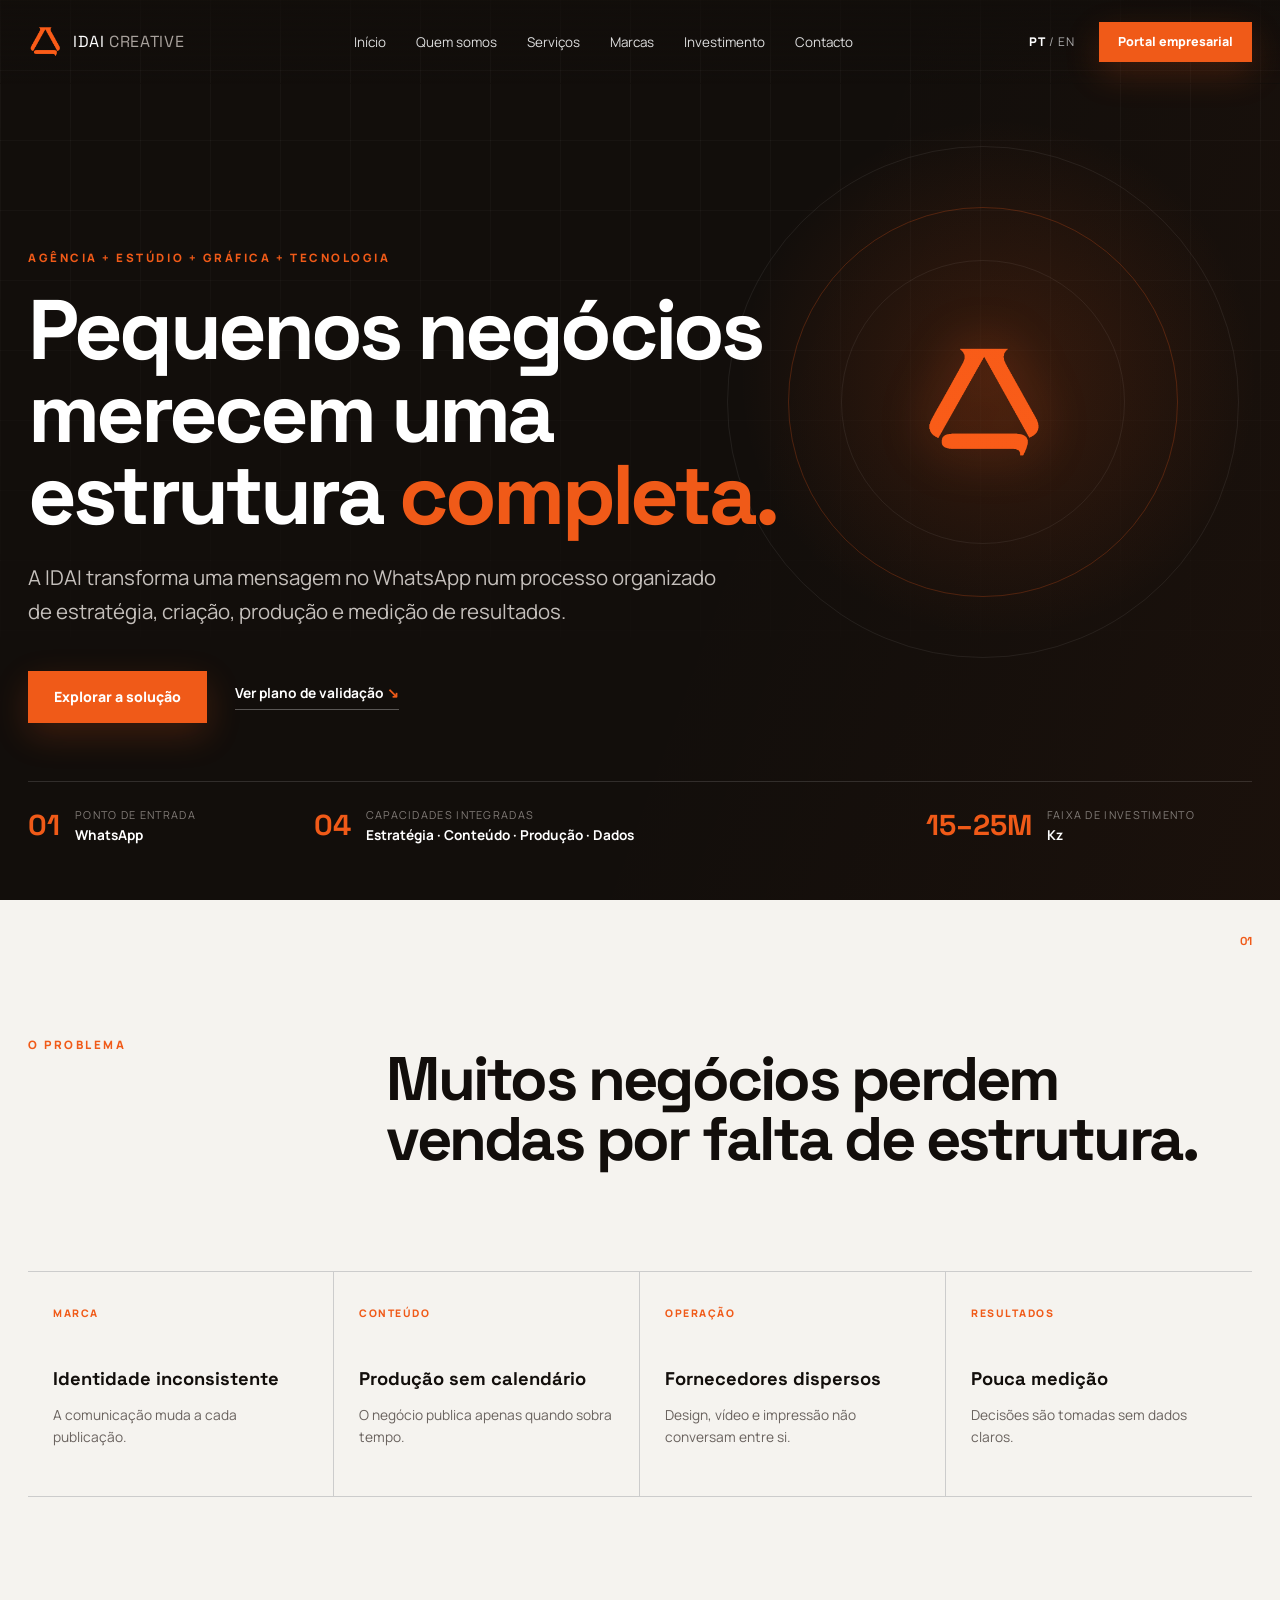
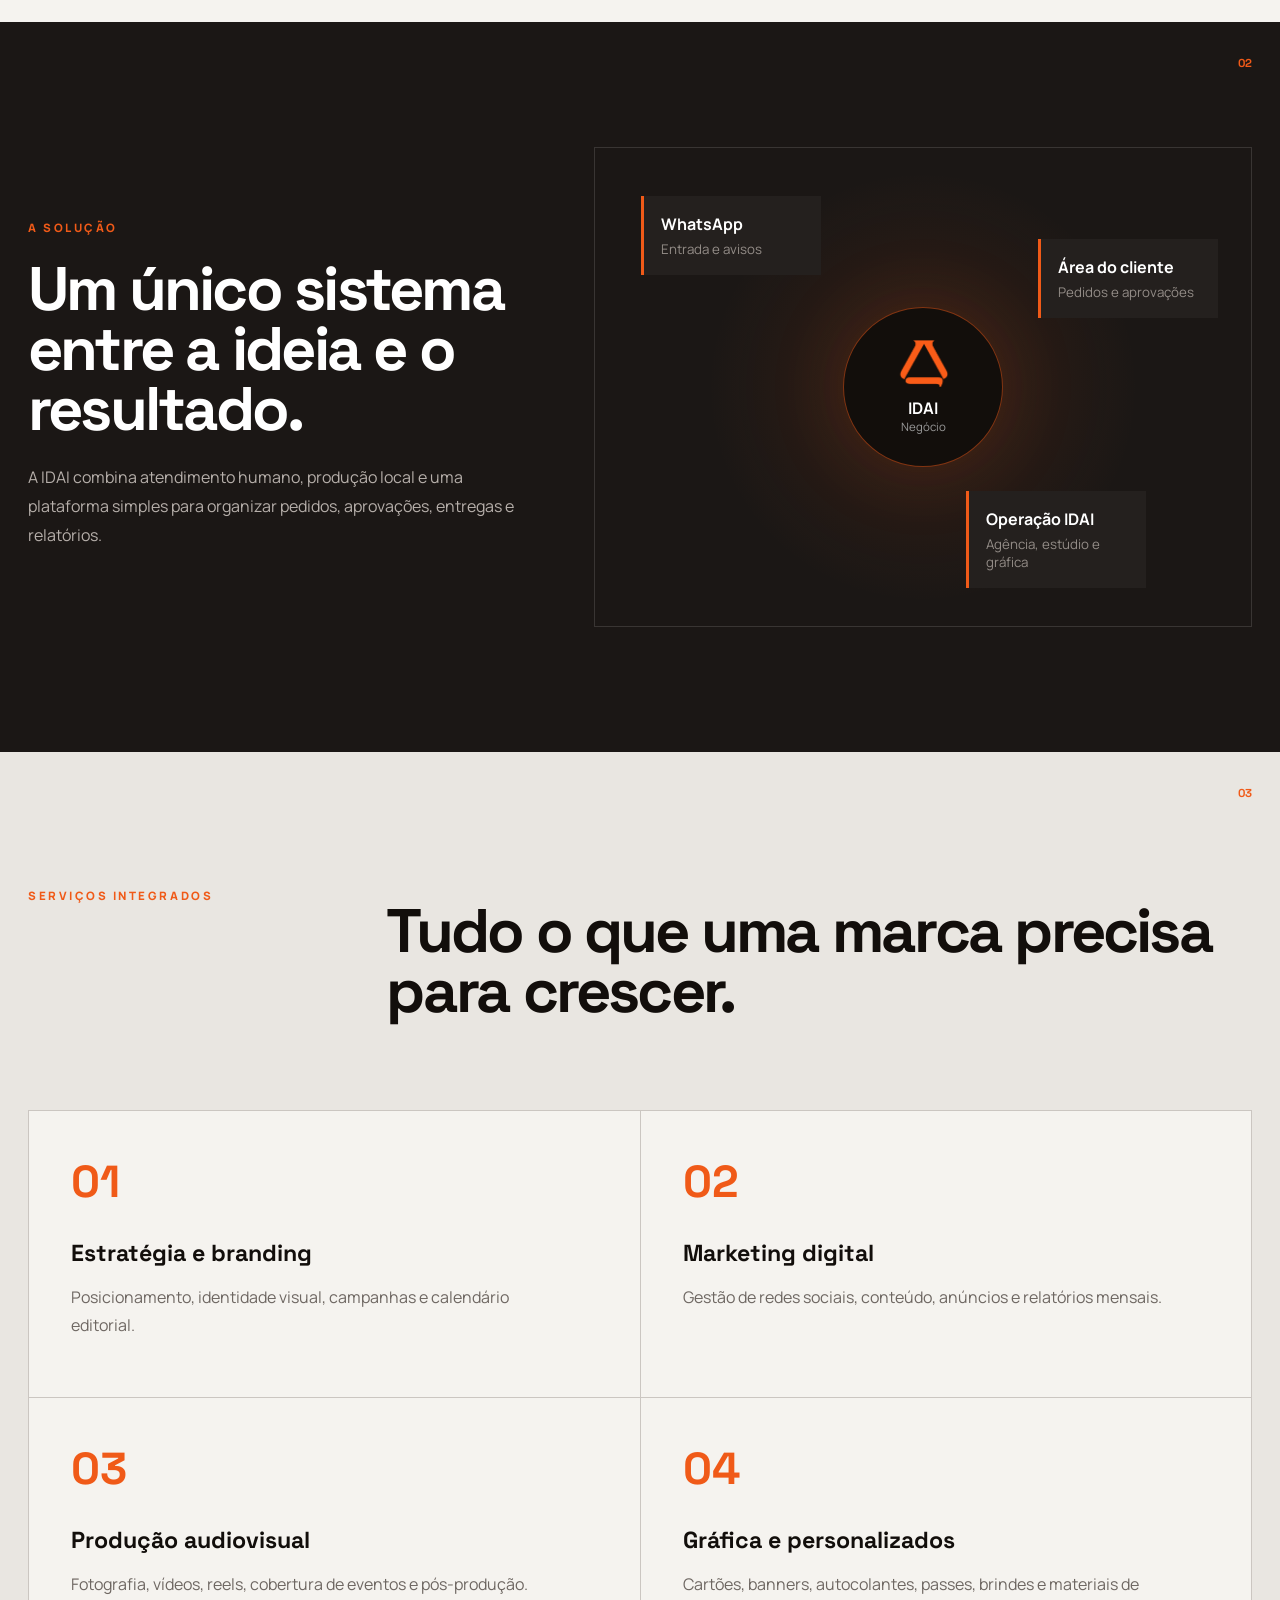
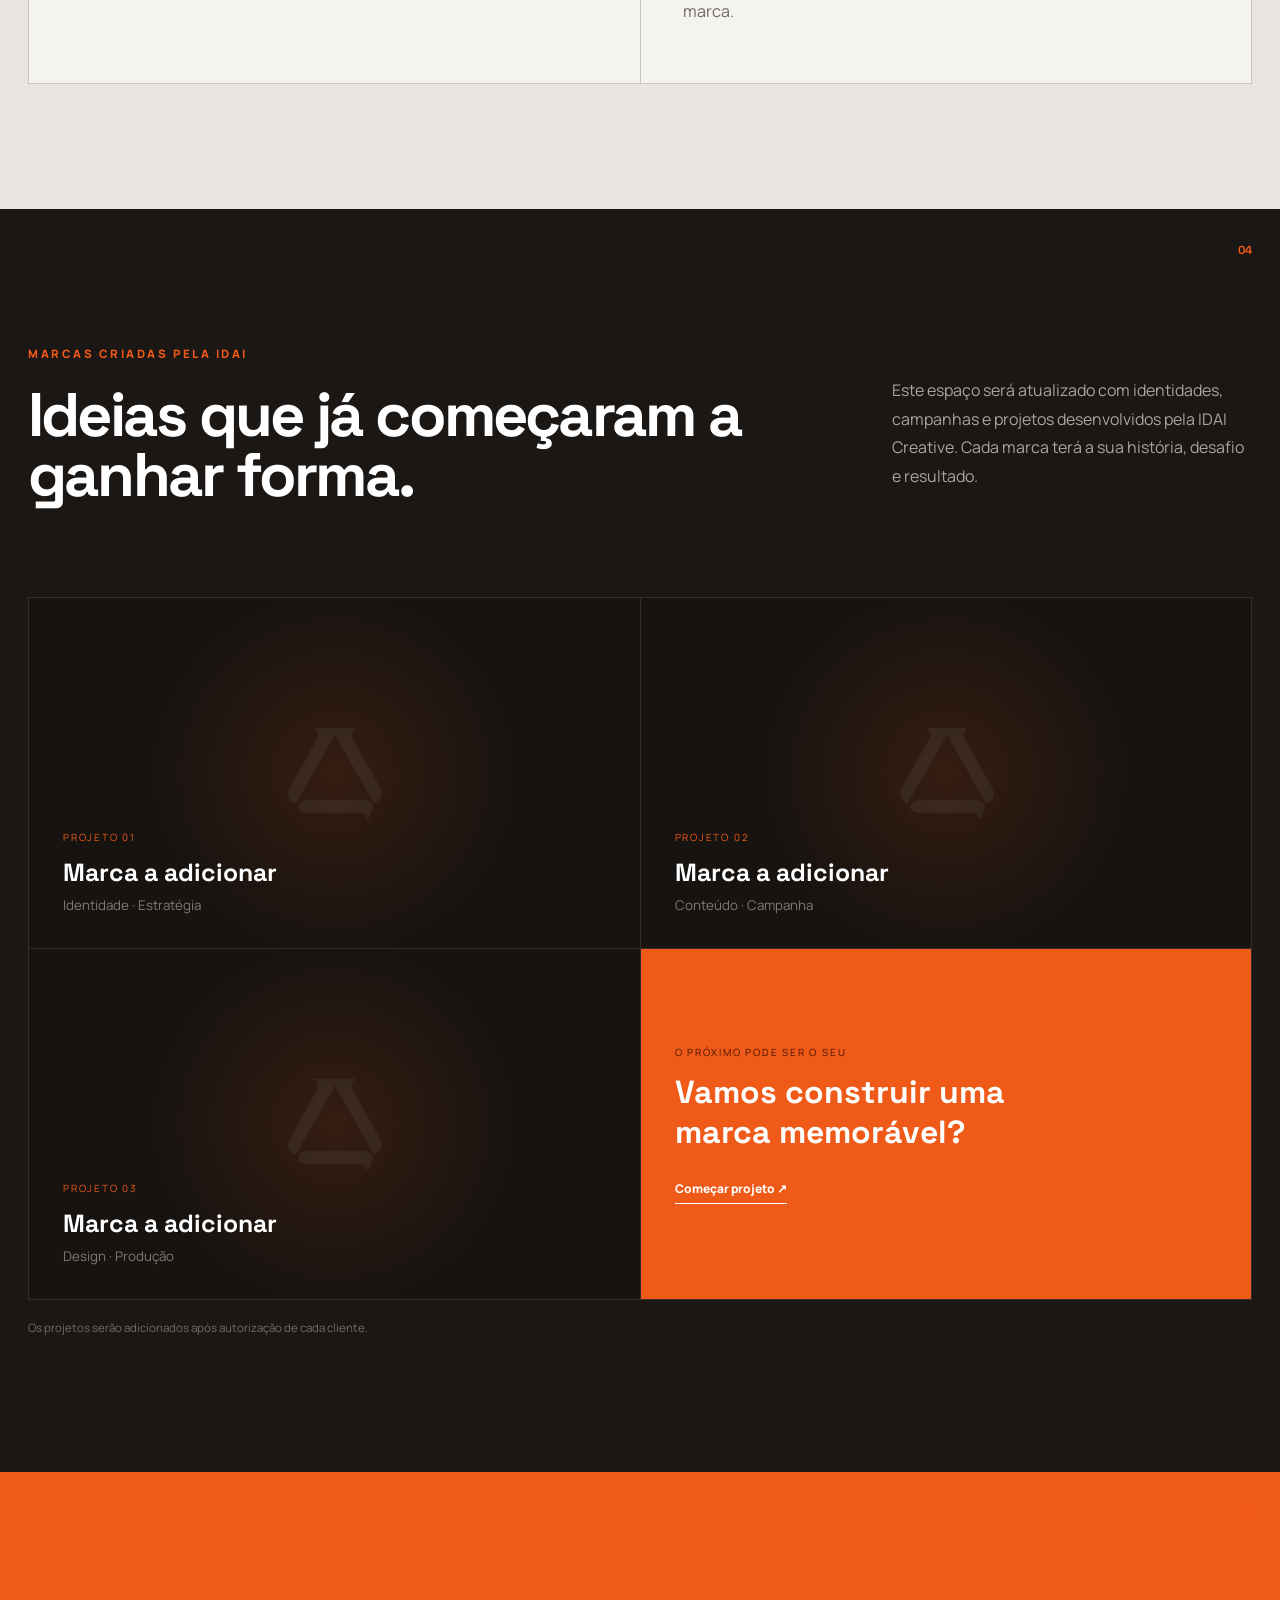
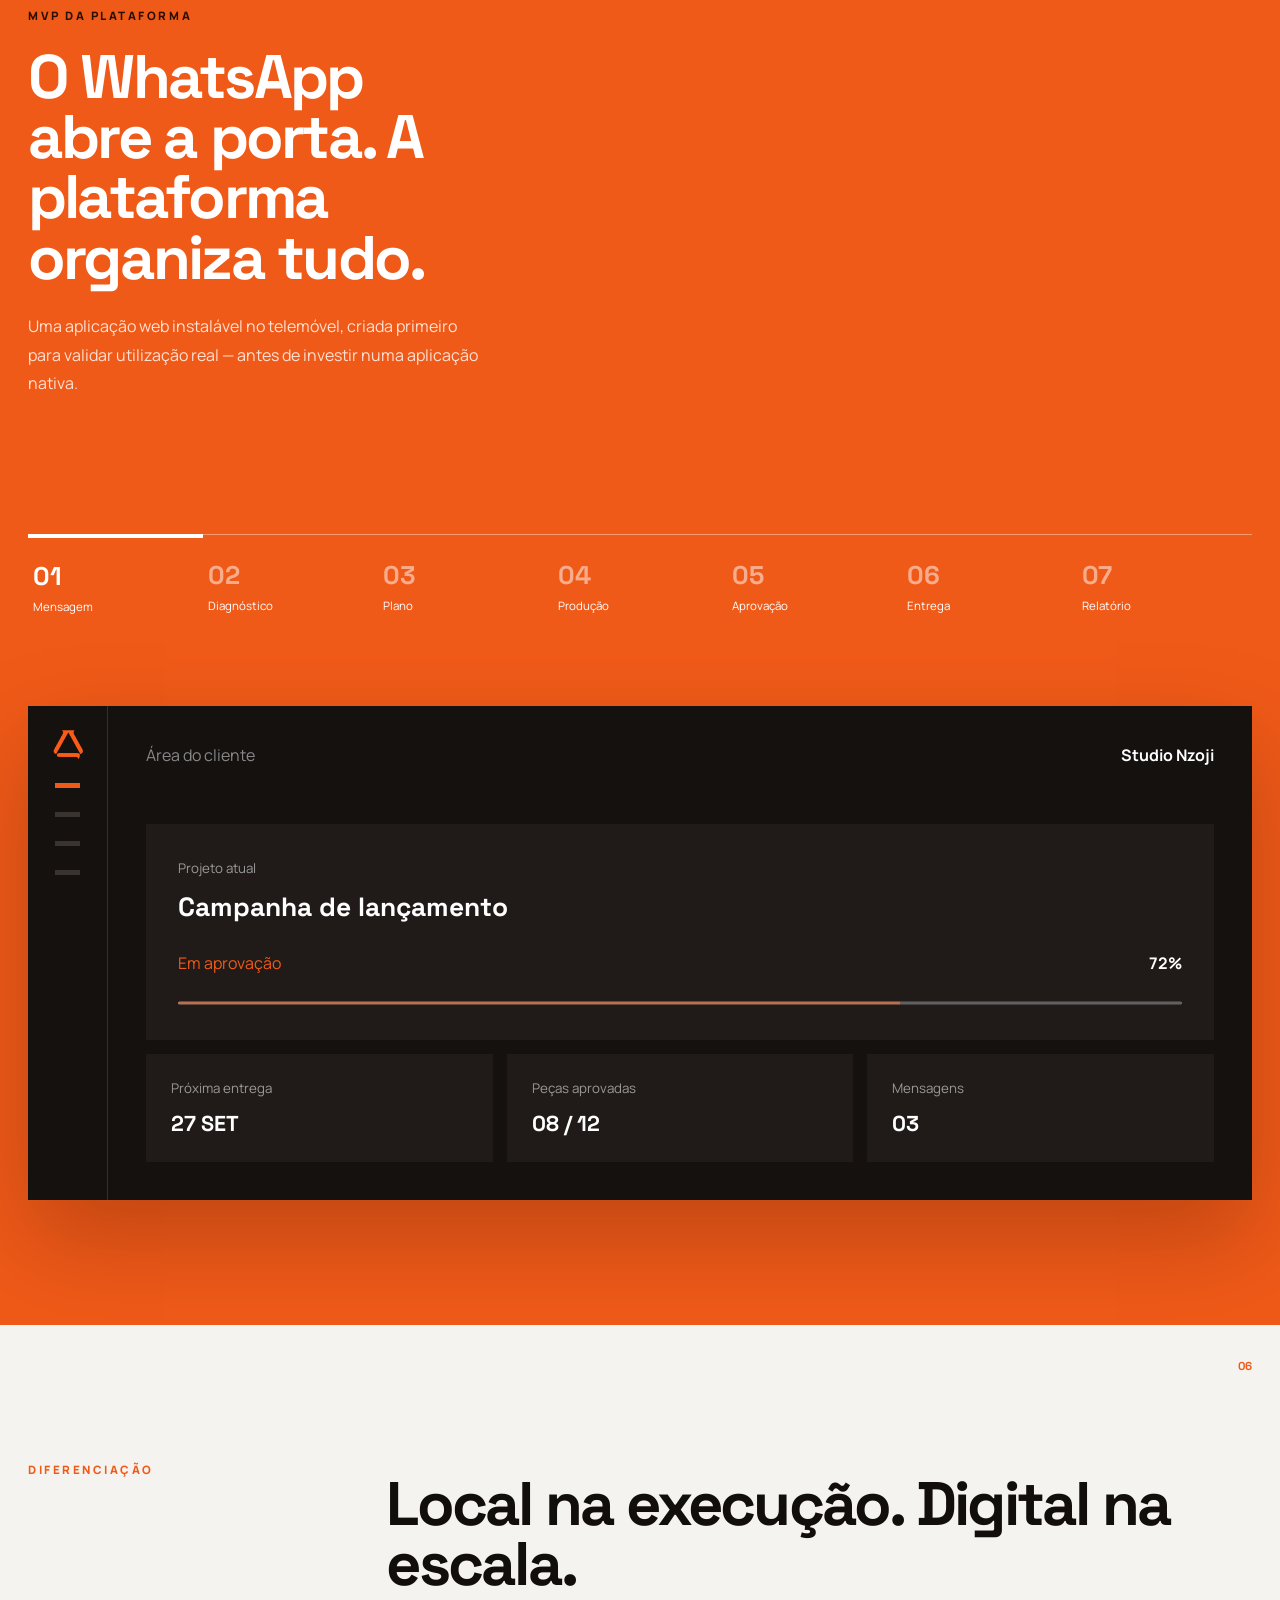
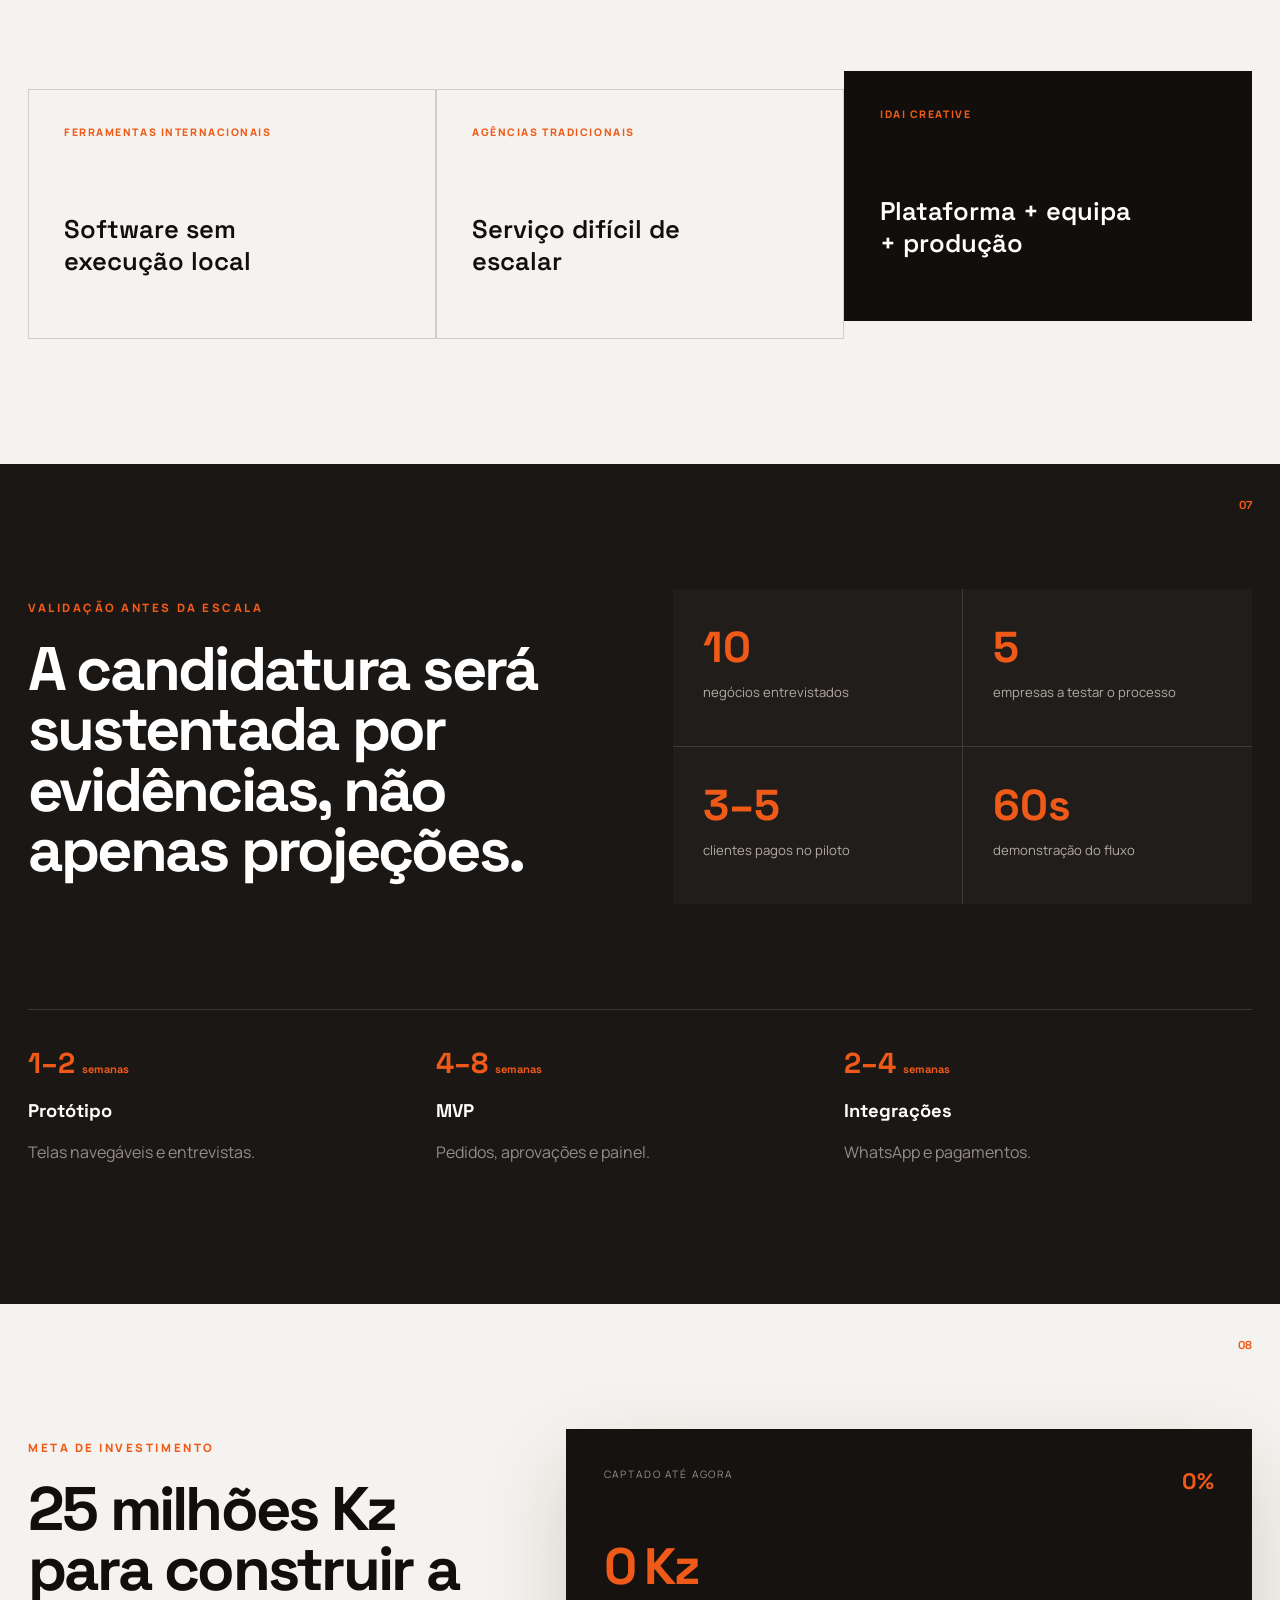
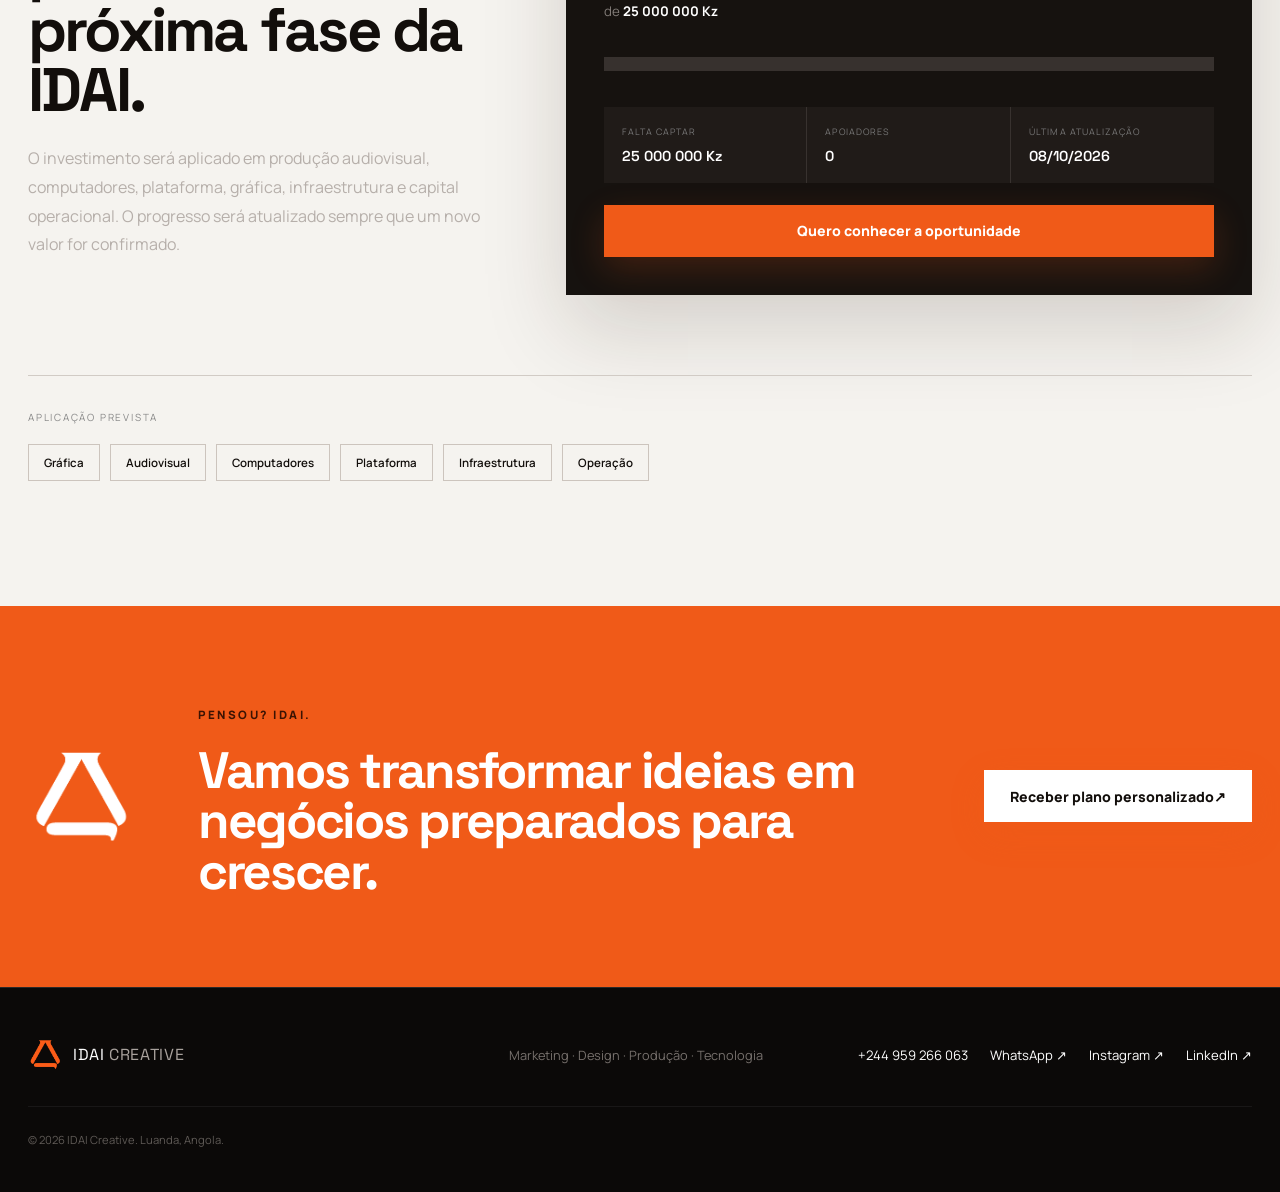
==== commit dd3b9d02: "Add files via upload" ====
--- a/index.html
+++ b/index.html
@@ -11,6 +11,8 @@
   <link rel="preconnect" href="https://fonts.gstatic.com" crossorigin>
   <link href="https://fonts.googleapis.com/css2?family=Manrope:wght@400;500;600;700;800&family=Space+Grotesk:wght@500;600;700&display=swap" rel="stylesheet">
   <link rel="stylesheet" href="styles.css">
+  <link rel="stylesheet" href="cursor.css">
+  <link rel="stylesheet" href="v21.css">
 </head>
 <body>
   <div class="loader" aria-hidden="true">
@@ -25,15 +27,16 @@
       <span>IDAI <strong>CREATIVE</strong></span>
     </a>
     <nav aria-label="Navegação principal">
-      <a href="sobre.html" data-pt="Quem somos" data-en="About">Quem somos</a>
-      <a href="servicos.html" data-pt="Serviços" data-en="Services">Serviços</a>
-      <a href="plataforma.html" data-pt="Plataforma" data-en="Platform">Plataforma</a>
-      <a href="validacao.html" data-pt="Validação" data-en="Validation">Validação</a>
-      <a href="investidores.html" data-pt="Investidores" data-en="Investors">Investidores</a>
+      <a href="#inicio" data-pt="Início" data-en="Home">Início</a>
+      <a href="#solucao" data-pt="Quem somos" data-en="About">Quem somos</a>
+      <a href="#servicos" data-pt="Serviços" data-en="Services">Serviços</a>
+      <a href="#marcas" data-pt="Marcas" data-en="Brands">Marcas</a>
+      <a href="#investimento" data-pt="Investimento" data-en="Investment">Investimento</a>
+      <a href="#contacto" data-pt="Contacto" data-en="Contact">Contacto</a>
     </nav>
     <div class="header-actions">
       <button class="lang-switch" type="button" aria-label="Mudar idioma"><span>PT</span> / EN</button>
-      <a class="button button-small" href="contacto.html" data-pt="Falar connosco" data-en="Talk to us">Falar connosco</a>
+      <a class="button button-small" href="login.html" data-pt="Portal empresarial" data-en="Business portal">Portal empresarial</a>
     </div>
     <button class="menu-toggle" type="button" aria-label="Abrir menu" aria-expanded="false"><span></span><span></span></button>
   </header>
@@ -101,8 +104,23 @@
       </div>
     </section>
 
+    <section class="brands section section-dark" id="marcas">
+      <div class="section-number">04</div>
+      <div class="brands-intro reveal">
+        <div><p class="eyebrow" data-pt="MARCAS CRIADAS PELA IDAI" data-en="BRANDS CREATED BY IDAI">MARCAS CRIADAS PELA IDAI</p><h2 data-pt="Ideias que já começaram a ganhar forma." data-en="Ideas already beginning to take shape.">Ideias que já começaram a ganhar forma.</h2></div>
+        <p data-pt="Este espaço será atualizado com identidades, campanhas e projetos desenvolvidos pela IDAI Creative. Cada marca terá a sua história, desafio e resultado." data-en="This space will be updated with identities, campaigns and projects developed by IDAI Creative. Each brand will have its story, challenge and result.">Este espaço será atualizado com identidades, campanhas e projetos desenvolvidos pela IDAI Creative. Cada marca terá a sua história, desafio e resultado.</p>
+      </div>
+      <div class="brand-gallery reveal" aria-label="Portfólio de marcas IDAI">
+        <article class="brand-slot"><div class="brand-slot-mark"><img src="assets/idai-triangle.png" alt=""></div><span>PROJETO 01</span><h3 data-pt="Marca a adicionar" data-en="Brand coming soon">Marca a adicionar</h3><small data-pt="Identidade · Estratégia" data-en="Identity · Strategy">Identidade · Estratégia</small></article>
+        <article class="brand-slot"><div class="brand-slot-mark"><img src="assets/idai-triangle.png" alt=""></div><span>PROJETO 02</span><h3 data-pt="Marca a adicionar" data-en="Brand coming soon">Marca a adicionar</h3><small data-pt="Conteúdo · Campanha" data-en="Content · Campaign">Conteúdo · Campanha</small></article>
+        <article class="brand-slot"><div class="brand-slot-mark"><img src="assets/idai-triangle.png" alt=""></div><span>PROJETO 03</span><h3 data-pt="Marca a adicionar" data-en="Brand coming soon">Marca a adicionar</h3><small data-pt="Design · Produção" data-en="Design · Production">Design · Produção</small></article>
+        <article class="brand-slot brand-slot-cta"><span>O PRÓXIMO PODE SER O SEU</span><h3 data-pt="Vamos construir uma marca memorável?" data-en="Shall we build a memorable brand?">Vamos construir uma marca memorável?</h3><a href="briefing.html" data-pt="Começar projeto ↗" data-en="Start project ↗">Começar projeto ↗</a></article>
+      </div>
+      <p class="brands-note reveal" data-pt="Os projetos serão adicionados após autorização de cada cliente." data-en="Projects will be added after each client's authorization.">Os projetos serão adicionados após autorização de cada cliente.</p>
+    </section>
+
     <section class="platform section section-orange" id="plataforma">
-      <div class="section-number">04</div>
+      <div class="section-number">05</div>
       <div class="platform-copy reveal">
         <p class="eyebrow" data-pt="MVP DA PLATAFORMA" data-en="PLATFORM MVP">MVP DA PLATAFORMA</p>
         <h2 data-pt="O WhatsApp abre a porta. A plataforma organiza tudo." data-en="WhatsApp opens the door. The platform organizes everything.">O WhatsApp abre a porta. A plataforma organiza tudo.</h2>
@@ -128,7 +146,7 @@
     </section>
 
     <section class="difference section">
-      <div class="section-number">05</div>
+      <div class="section-number">06</div>
       <div class="section-heading reveal"><p class="eyebrow" data-pt="DIFERENCIAÇÃO" data-en="DIFFERENTIATION">DIFERENCIAÇÃO</p><h2 data-pt="Local na execução. Digital na escala." data-en="Local in execution. Digital at scale.">Local na execução. Digital na escala.</h2></div>
       <div class="comparison reveal">
         <div><span data-pt="Ferramentas internacionais" data-en="International tools">Ferramentas internacionais</span><h3 data-pt="Software sem execução local" data-en="Software without local execution">Software sem execução local</h3></div>
@@ -138,7 +156,7 @@
     </section>
 
     <section class="validation section section-dark" id="evidencias">
-      <div class="section-number">06</div>
+      <div class="section-number">07</div>
       <div class="validation-copy reveal">
         <p class="eyebrow" data-pt="VALIDAÇÃO ANTES DA ESCALA" data-en="VALIDATE BEFORE SCALING">VALIDAÇÃO ANTES DA ESCALA</p>
         <h2 data-pt="A candidatura será sustentada por evidências, não apenas projeções." data-en="The application will be supported by evidence, not projections alone.">A candidatura será sustentada por evidências, não apenas projeções.</h2>
@@ -156,32 +174,33 @@
       </div>
     </section>
 
-    <section class="investment section">
-      <div class="section-number">07</div>
-      <div class="investment-copy reveal"><p class="eyebrow" data-pt="INVESTIMENTO" data-en="INVESTMENT">INVESTIMENTO</p><h2 data-pt="20 milhões Kz para lançar a estrutura recomendada." data-en="20 million Kz to launch the recommended structure.">20 milhões Kz para lançar a estrutura recomendada.</h2><p data-pt="A faixa de investimento é de 15 a 25 milhões Kz, aplicada em produção audiovisual, computadores, plataforma, gráfica, infraestrutura e capital operacional." data-en="The investment range is 15 to 25 million Kz, allocated to audiovisual production, computers, platform, print, infrastructure and working capital.">A faixa de investimento é de 15 a 25 milhões Kz, aplicada em produção audiovisual, computadores, plataforma, gráfica, infraestrutura e capital operacional.</p></div>
-      <div class="funds reveal" aria-label="Aplicação do investimento">
-        <div><span data-pt="Gráfica" data-en="Print">Gráfica</span><i style="--w:66%"></i><b>6.6M</b></div>
-        <div><span data-pt="Audiovisual" data-en="Audiovisual">Audiovisual</span><i style="--w:37%"></i><b>3.7M</b></div>
-        <div><span data-pt="Computadores" data-en="Computers">Computadores</span><i style="--w:25%"></i><b>2.5M</b></div>
-        <div><span data-pt="Plataforma" data-en="Platform">Plataforma</span><i style="--w:18%"></i><b>1.8M</b></div>
-        <div><span data-pt="Infraestrutura" data-en="Infrastructure">Infraestrutura</span><i style="--w:19%"></i><b>1.9M</b></div>
-        <div><span data-pt="Operação" data-en="Operations">Operação</span><i style="--w:35%"></i><b>3.5M</b></div>
-      </div>
-    </section>
-
-    <section class="cta section">
+    <section class="investment section" id="investimento">
+      <div class="section-number">08</div>
+      <div class="investment-copy reveal"><p class="eyebrow" data-pt="META DE INVESTIMENTO" data-en="INVESTMENT TARGET">META DE INVESTIMENTO</p><h2 data-pt="25 milhões Kz para construir a próxima fase da IDAI." data-en="25 million Kz to build IDAI's next phase.">25 milhões Kz para construir a próxima fase da IDAI.</h2><p data-pt="O investimento será aplicado em produção audiovisual, computadores, plataforma, gráfica, infraestrutura e capital operacional. O progresso será atualizado sempre que um novo valor for confirmado." data-en="The investment will fund audiovisual production, computers, the platform, print, infrastructure and working capital. Progress will be updated whenever a new contribution is confirmed.">O investimento será aplicado em produção audiovisual, computadores, plataforma, gráfica, infraestrutura e capital operacional. O progresso será atualizado sempre que um novo valor for confirmado.</p></div>
+      <div class="investment-tracker reveal" data-investment-tracker>
+        <div class="tracker-top"><span data-pt="CAPTADO ATÉ AGORA" data-en="RAISED SO FAR">CAPTADO ATÉ AGORA</span><b id="investmentPercent">0%</b></div>
+        <div class="tracker-value"><strong id="investmentRaised">0 Kz</strong><small><span data-pt="de" data-en="of">de</span> <b id="investmentTarget">25.000.000 Kz</b></small></div>
+        <div class="tracker-bar" role="progressbar" aria-valuemin="0" aria-valuemax="25000000" aria-valuenow="0" aria-label="Progresso da meta de investimento"><i id="investmentBar"></i></div>
+        <div class="tracker-meta"><span><small data-pt="FALTA CAPTAR" data-en="REMAINING">FALTA CAPTAR</small><b id="investmentRemaining">25.000.000 Kz</b></span><span><small data-pt="APOIADORES" data-en="SUPPORTERS">APOIADORES</small><b id="investmentSupporters">0</b></span><span><small data-pt="ÚLTIMA ATUALIZAÇÃO" data-en="LAST UPDATE">ÚLTIMA ATUALIZAÇÃO</small><b id="investmentUpdated">08 OUT 2026</b></span></div>
+        <a class="button tracker-button" href="https://wa.me/244959266063?text=Olá%20IDAI,%20gostaria%20de%20saber%20mais%20sobre%20a%20oportunidade%20de%20investimento." target="_blank" rel="noopener" data-pt="Quero conhecer a oportunidade" data-en="I want to explore the opportunity">Quero conhecer a oportunidade</a>
+      </div>
+      <div class="investment-use reveal" aria-label="Aplicação prevista do investimento"><span data-pt="APLICAÇÃO PREVISTA" data-en="PLANNED USE">APLICAÇÃO PREVISTA</span><div><b>Gráfica</b><b>Audiovisual</b><b>Computadores</b><b>Plataforma</b><b>Infraestrutura</b><b>Operação</b></div></div>
+    </section>
+
+    <section class="cta section" id="contacto">
       <img src="assets/idai-triangle.png" alt="Símbolo IDAI Creative" class="cta-logo reveal">
       <div class="reveal"><p class="eyebrow" data-pt="PENSOU? IDAI." data-en="THINK IT. IDAI BUILDS IT.">PENSOU? IDAI.</p><h2 data-pt="Vamos transformar ideias em negócios preparados para crescer." data-en="Let’s turn ideas into businesses ready to grow.">Vamos transformar ideias em negócios preparados para crescer.</h2></div>
-      <a class="button button-light reveal" href="https://wa.me/244959266063?text=Ol%C3%A1%20IDAI%20Creative%2C%20quero%20falar%20sobre%20a%20plataforma." target="_blank" rel="noopener"><span data-pt="Conversar no WhatsApp" data-en="Chat on WhatsApp">Conversar no WhatsApp</span> ↗</a>
+      <a class="button button-light reveal" href="briefing.html"><span data-pt="Receber plano personalizado" data-en="Get a personalized plan">Receber plano personalizado</span> ↗</a>
     </section>
   </main>
 
   <footer>
     <a class="brand" href="#inicio"><img src="assets/idai-triangle.png" alt=""><span>IDAI <strong>CREATIVE</strong></span></a>
     <p>Marketing · Design · Produção · Tecnologia</p>
-    <div><a href="tel:+244959266063">+244 959 266 063</a><a href="https://wa.me/244959266063" target="_blank" rel="noopener">WhatsApp ↗</a></div>
+    <div><a href="tel:+244959266063">+244 959 266 063</a><a href="https://wa.me/244959266063" target="_blank" rel="noopener">WhatsApp ↗</a><a href="https://www.instagram.com/idaicreative/" target="_blank" rel="noopener">Instagram ↗</a><a href="https://www.linkedin.com/company/idaicreative/" target="_blank" rel="noopener">LinkedIn ↗</a></div>
     <small>© <span id="year"></span> IDAI Creative. Luanda, Angola.</small>
   </footer>
+  <script src="config.js"></script>
   <script src="script.js"></script>
 </body>
 </html>
--- a/cursor.css
+++ b/cursor.css
@@ -0,0 +1 @@
+a,button,[role=button],select{cursor:url("data:image/svg+xml,%3Csvg xmlns='http://www.w3.org/2000/svg' width='28' height='28' viewBox='0 0 28 28'%3E%3Cpath d='M14 3 25 23H3L14 3Z' fill='%23f05a18' stroke='white' stroke-width='1.5'/%3E%3C/svg%3E") 14 14,pointer}
--- a/v21.css
+++ b/v21.css
@@ -0,0 +1,2 @@
+/* IDAI V2.1 — extensão visual para marcas e investimento */
+.brands{overflow:hidden}.brands-intro{display:grid;grid-template-columns:1.2fr .55fr;gap:80px;align-items:end}.brands-intro>p{color:#aaa39e;line-height:1.8;padding-bottom:22px}.brand-gallery{display:grid;grid-template-columns:repeat(2,1fr);gap:1px;background:#332e2b;border:1px solid #332e2b;margin-top:68px}.brand-slot{position:relative;min-height:350px;padding:34px;background:#171310;overflow:hidden;display:flex;flex-direction:column;justify-content:flex-end;transition:.35s}.brand-slot:hover{background:#211a16}.brand-slot-mark{position:absolute;inset:0;display:grid;place-items:center;background:radial-gradient(circle,rgba(240,90,24,.14),transparent 52%)}.brand-slot-mark img{width:110px;opacity:.14;filter:grayscale(1);transition:.35s}.brand-slot:hover .brand-slot-mark img{opacity:.42;filter:none;transform:scale(1.08)}.brand-slot>span{position:relative;font-size:.62rem;letter-spacing:.18em;color:var(--orange)}.brand-slot h3{position:relative;font:700 1.55rem 'Space Grotesk';margin:13px 0 8px}.brand-slot small{position:relative;color:#817a75}.brand-slot-cta{justify-content:center;background:var(--orange);color:#fff}.brand-slot-cta>span{color:#431605}.brand-slot-cta h3{font-size:2rem;max-width:430px}.brand-slot-cta a{align-self:flex-start;border-bottom:1px solid #fff;padding-bottom:6px;margin-top:20px;font-size:.75rem;font-weight:800}.brands-note{font-size:.72rem;color:#736d68;margin-top:20px}.investment{grid-template-columns:.8fr 1.2fr}.investment-tracker{align-self:center;background:#16120f;color:#fff;padding:38px;box-shadow:0 35px 80px rgba(41,25,15,.16)}.tracker-top{display:flex;justify-content:space-between;color:#98918c;font-size:.64rem;letter-spacing:.18em}.tracker-top b{color:var(--orange);font:700 1.4rem 'Space Grotesk';letter-spacing:0}.tracker-value{margin-top:38px}.tracker-value strong{display:block;font:700 clamp(2.7rem,4vw,4.7rem) 'Space Grotesk';letter-spacing:-.05em;color:var(--orange)}.tracker-value small{color:#817b77}.tracker-value small b{color:#fff}.tracker-bar{height:14px;background:#37312e;margin:36px 0;overflow:hidden}.tracker-bar i{display:block;height:100%;width:0;background:linear-gradient(90deg,var(--orange),#ff915d);box-shadow:0 0 24px rgba(240,90,24,.55)}.tracker-meta{display:grid;grid-template-columns:repeat(3,1fr);gap:1px;background:#38322f}.tracker-meta>span{display:block;background:#201b18;padding:18px}.tracker-meta small,.tracker-meta b{display:block}.tracker-meta small{font-size:.56rem;letter-spacing:.12em;color:#777}.tracker-meta b{font:600 .9rem 'Space Grotesk';margin-top:9px}.tracker-button{width:100%;margin-top:22px}.investment-use{grid-column:1/-1;border-top:1px solid #d1cbc5;padding-top:28px}.investment-use>span{font-size:.62rem;letter-spacing:.18em;color:#888}.investment-use>div{display:flex;flex-wrap:wrap;gap:10px;margin-top:18px}.investment-use b{font-size:.72rem;border:1px solid #ccc4bd;padding:10px 15px;font-weight:600}@media(max-width:900px){.brands-intro{grid-template-columns:1fr}.brand-gallery{grid-template-columns:1fr}.tracker-meta{grid-template-columns:1fr}}@media(max-width:560px){.brand-slot{min-height:285px}.investment-tracker{padding:25px 18px}.tracker-value strong{font-size:2.5rem}}
